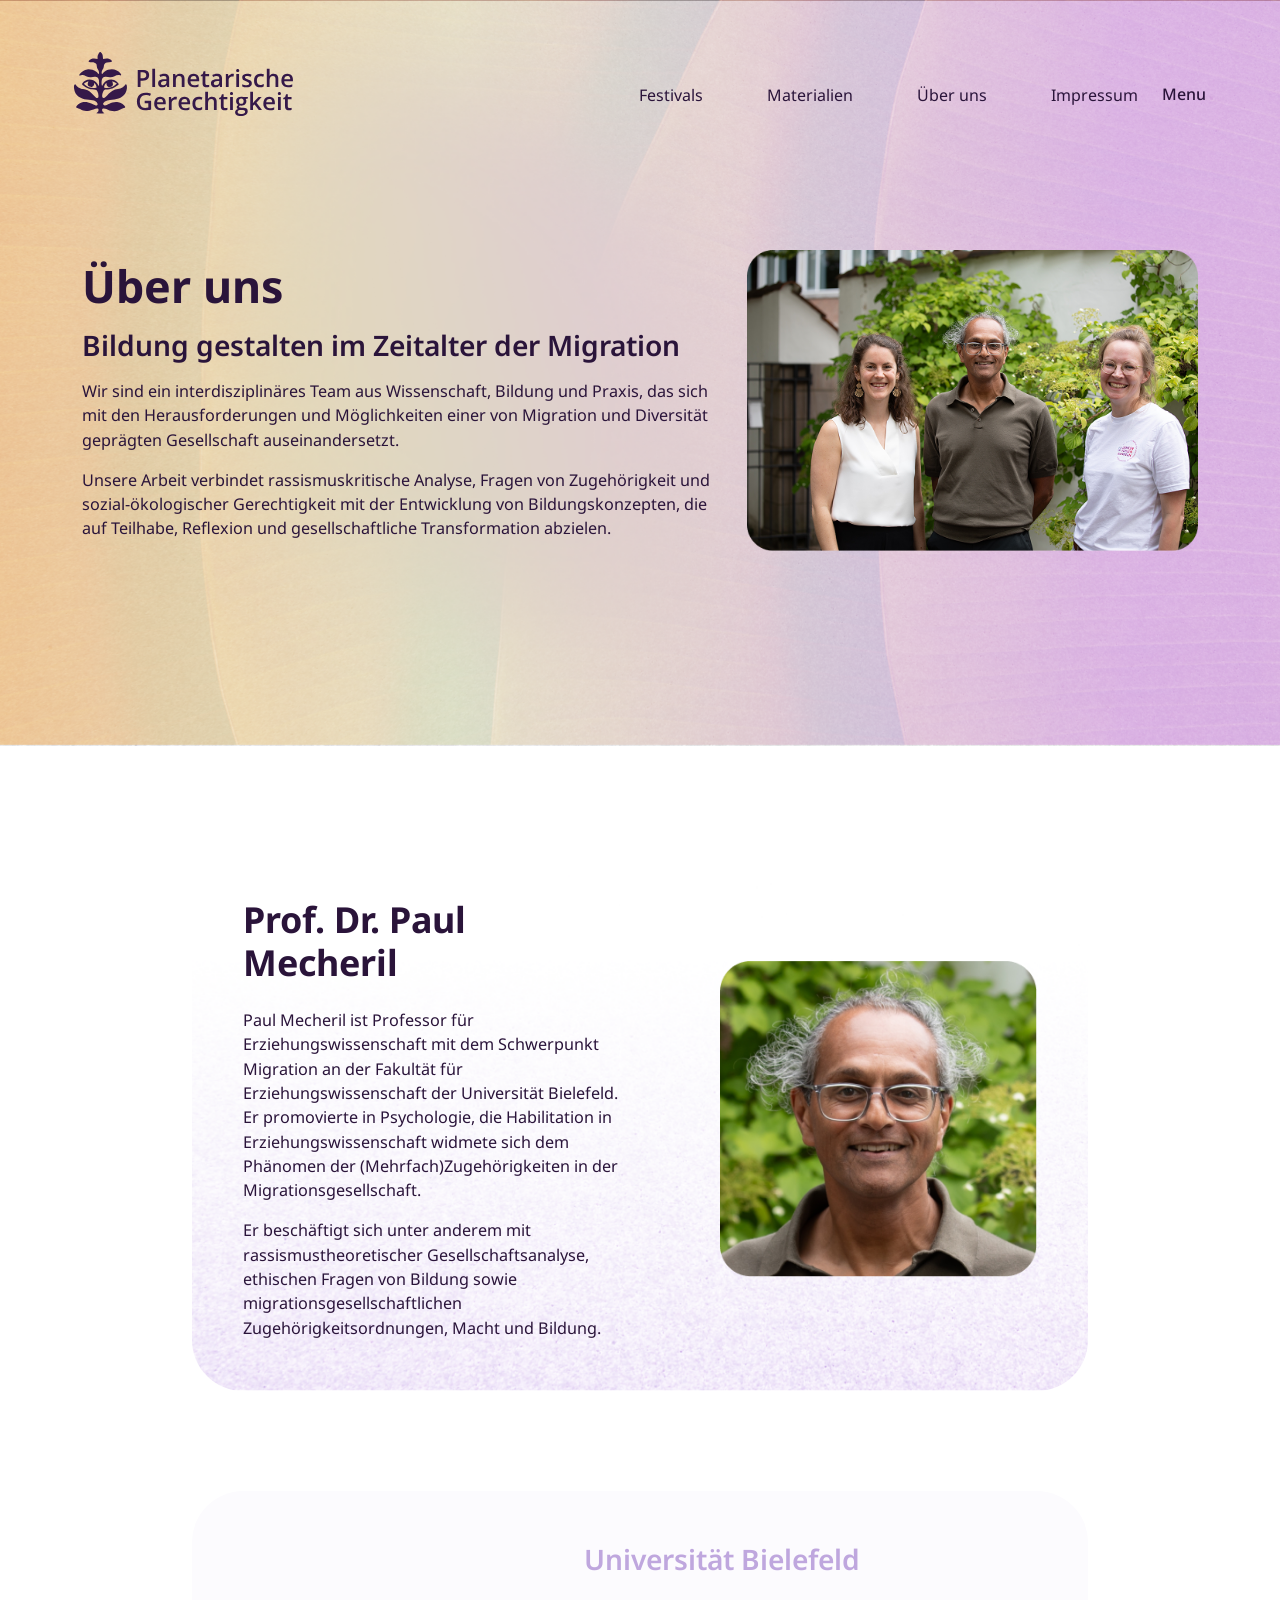
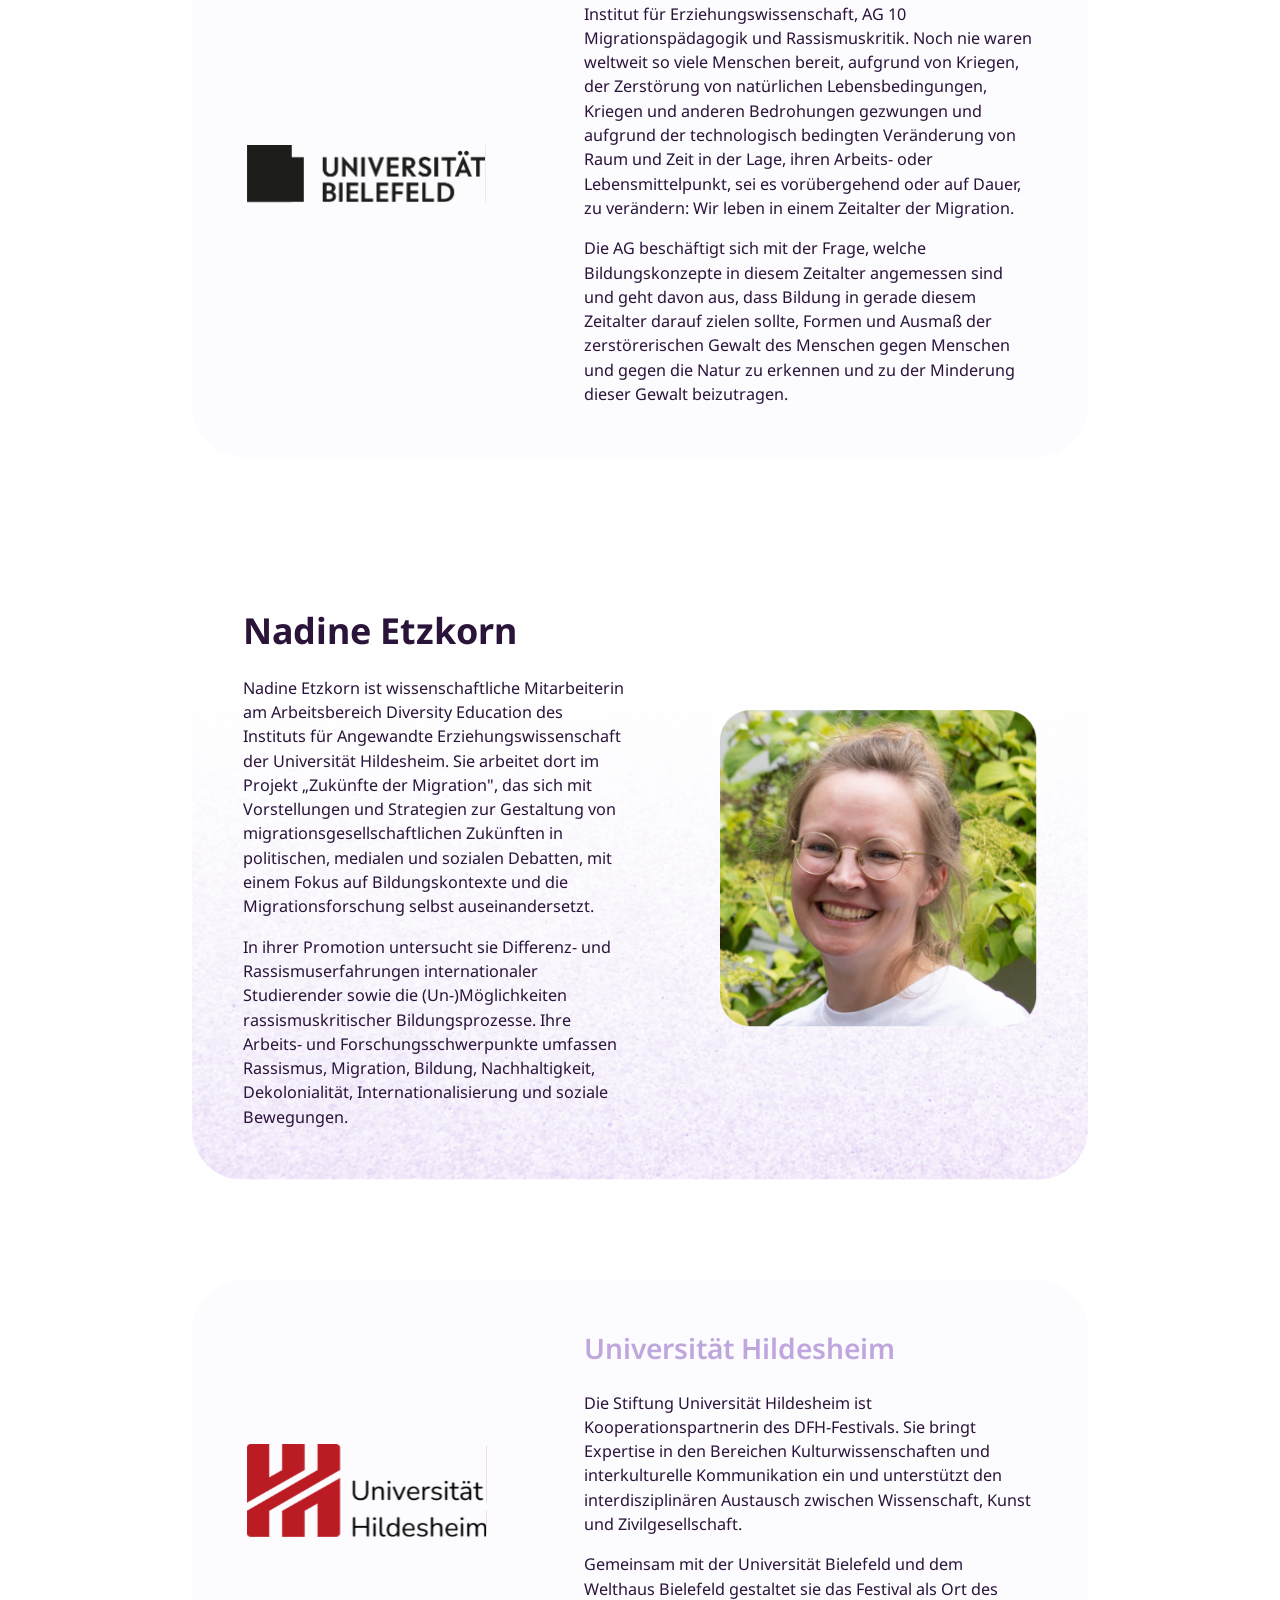
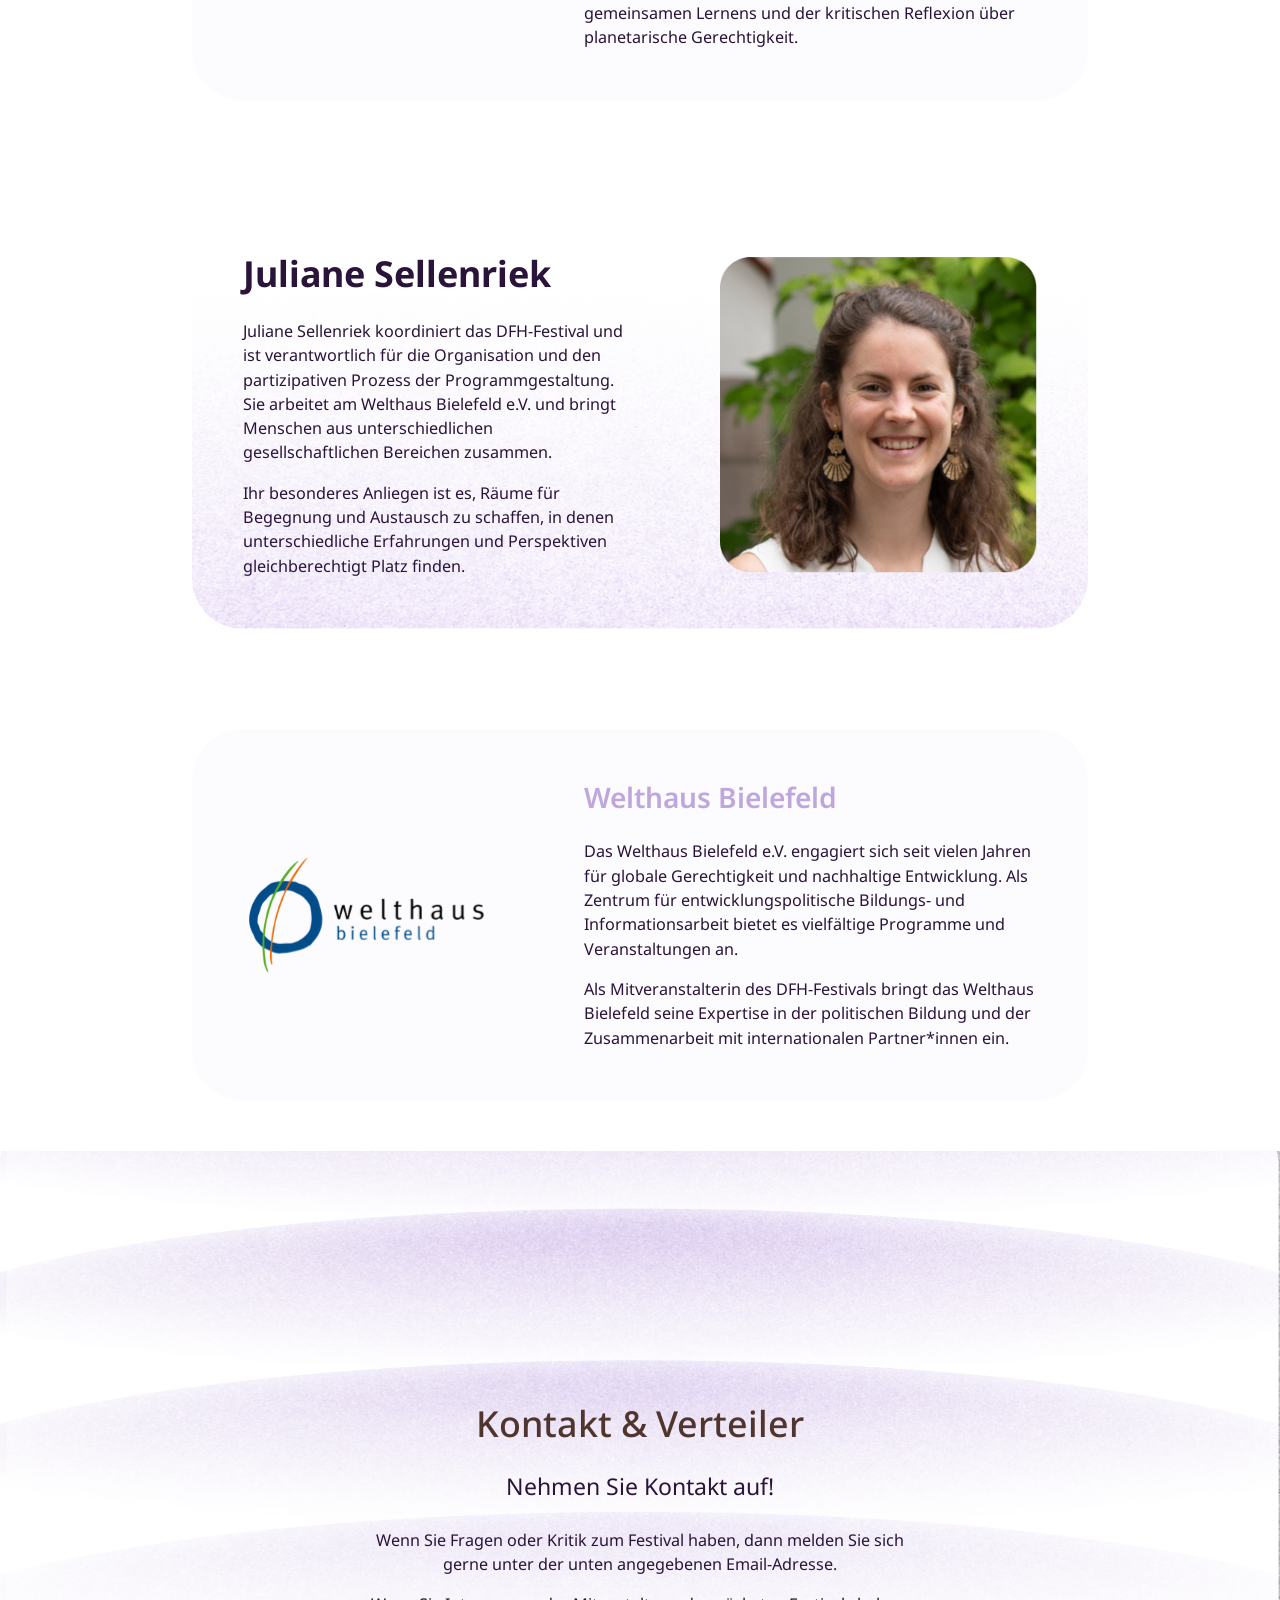
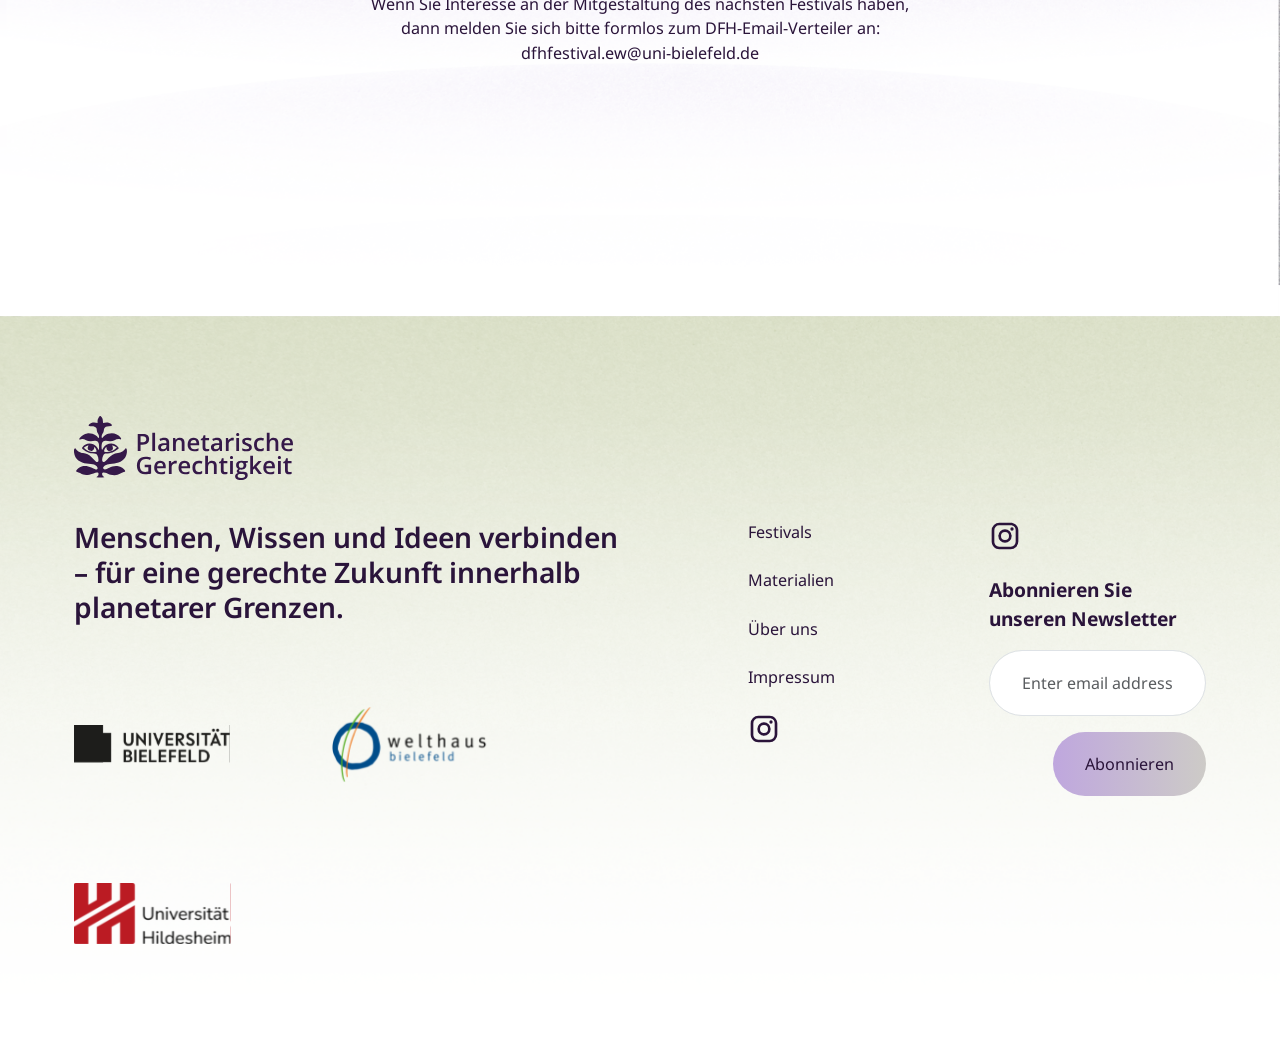
==== about.html @ 3208becb "about" ====
<!doctype html>
<html lang="en">

<head>
    <meta charset="utf-8">
    <meta name="viewport" content="width=device-width, initial-scale=1">
    <title>Über uns – Das Festival</title>

    <link href="https://cdn.jsdelivr.net/npm/bootstrap@5.3.8/dist/css/bootstrap.min.css" rel="stylesheet"
        integrity="sha384-sRIl4kxILFvY47J16cr9ZwB07vP4J8+LH7qKQnuqkuIAvNWLzeN8tE5YBujZqJLB" crossorigin="anonymous">

    <link rel="preconnect" href="https://fonts.googleapis.com">
    <link rel="preconnect" href="https://fonts.gstatic.com" crossorigin>
    <link href="https://fonts.googleapis.com/css2?family=Noto+Sans:ital,wght@0,100..900;1,100..900&display=swap"
        rel="stylesheet">

    <link rel="stylesheet" href="./css/style.css">
</head>

<body>
    <header class="header">
        <div class="container-fluid">
            <div class="navigation d-flex align-items-center justify-content-between gap-3">
                <div class="item-left">
                    <a href="./" class="logo">
                        <img src="./images/logo.svg" alt="">
                    </a>
                </div>
                <div class="item-right">
                    <!-- Desktop nav links — hidden until scrolled -->
                    <ul class="desktop-menu-inline list-unstyled m-0 p-0">
                        <li><a href="./festival-programme.html">Festivals</a></li>
                        <li><a href="javascript:void(0);">Materialien</a></li>
                        <li><a href="./about.html">Über uns</a></li>
                        <li><a href="./imprint.html">Impressum</a></li>
                    </ul>
                    <!-- Desktop menu trigger — visible only after scroll -->
                    <button class="menu-toggle d-none d-lg-inline-flex" type="button" aria-expanded="false">
                        <span class="menu-toggle-label">Menu</span>
                    </button>
                    <!-- Desktop slide-in panel -->
                    <nav class="desktop-menu-panel" aria-hidden="true">
                        <ul class="desktop-menu-panel-list list-unstyled m-0 p-0">
                            <li><a href="./festival-programme.html">Festivals</a></li>
                            <li><a href="javascript:void(0);">Materialien</a></li>
                            <li><a href="./about.html">Über uns</a></li>
                            <li><a href="./imprint.html">Impressum</a></li>
                        </ul>
                    </nav>
                    <!-- Mobile hamburger -->
                    <div class="hamburger d-lg-none" aria-label="Open menu" aria-expanded="false">
                        <svg width="22" height="8" viewBox="0 0 22 8" fill="none" xmlns="http://www.w3.org/2000/svg">
                            <line x1="0.75" y1="0.75" x2="20.8394" y2="0.75" stroke="#706C49" stroke-width="1.5"
                                stroke-linecap="round" />
                            <line x1="0.75" y1="6.3877" x2="20.8394" y2="6.3877" stroke="#706C49" stroke-width="1.5"
                                stroke-linecap="round" />
                        </svg>
                    </div>
                    <!-- Mobile slide-down panel -->
                    <nav class="mobile-menu-panel" id="mobileMenuPanel">
                        <div class="d-flex align-items-center justify-content-between">
                            <img src="./images/mobile-logo.svg" class="mobile-menu-logo" alt="">
                            <button class="mobile-menu-close border-0 bg-transparent"
                                id="mobileMenuClose">&times;</button>
                        </div>
                        <ul class="list-unstyled m-0 p-0 d-flex flex-column gap-4 text-center">
                            <li><a href="./festival-programme.html">Festivals</a></li>
                            <li><a href="javascript:void(0);">Materialien</a></li>
                            <li><a href="./about.html">Über uns</a></li>
                            <li><a href="./imprint.html">Impressum</a></li>
                            <li><a href="javascript:void(0);">
                                    <svg xmlns="http://www.w3.org/2000/svg" width="32" height="32" class="mb-4"
                                        viewBox="0 0 24 24">
                                        <path fill="currentColor"
                                            d="M7.8 2h8.4C19.4 2 22 4.6 22 7.8v8.4a5.8 5.8 0 0 1-5.8 5.8H7.8C4.6 22 2 19.4 2 16.2V7.8A5.8 5.8 0 0 1 7.8 2m-.2 2A3.6 3.6 0 0 0 4 7.6v8.8C4 18.39 5.61 20 7.6 20h8.8a3.6 3.6 0 0 0 3.6-3.6V7.6C20 5.61 18.39 4 16.4 4zm9.65 1.5a1.25 1.25 0 0 1 1.25 1.25A1.25 1.25 0 0 1 17.25 8A1.25 1.25 0 0 1 16 6.75a1.25 1.25 0 0 1 1.25-1.25M12 7a5 5 0 0 1 5 5a5 5 0 0 1-5 5a5 5 0 0 1-5-5a5 5 0 0 1 5-5m0 2a3 3 0 0 0-3 3a3 3 0 0 0 3 3a3 3 0 0 0 3-3a3 3 0 0 0-3-3" />
                                    </svg>
                                </a></li>
                        </ul>
                    </nav>
                </div>
            </div>
        </div>
    </header>
    <main>
        <!-- ═══ HERO ═══ -->
        <section class="about-hero spacer-y">
            <div class="container">
                <div class="row align-items-center mb-5">
                    <div class="col-lg-7">
                        <h1 class="mb-3">Über uns</h1>
                        <p class="h3 mb-3">Bildung gestalten im Zeitalter der Migration</p>
                        <p class="mb-3">Wir sind ein interdisziplinäres Team aus Wissenschaft, Bildung und Praxis, das
                            sich mit den Herausforderungen und Möglichkeiten einer von Migration und Diversität
                            geprägten Gesellschaft auseinandersetzt.</p>
                        <p class="mb-0">Unsere Arbeit verbindet rassismuskritische Analyse, Fragen von Zugehörigkeit
                            und sozial-ökologischer Gerechtigkeit mit der Entwicklung von Bildungskonzepten, die auf
                            Teilhabe, Reflexion und gesellschaftliche Transformation abzielen.</p>
                    </div>
                    <div class="col-lg-5">
                        <img src="./images/group pic.png" class="about-group-photo mt-4 mt-lg-0"
                            alt="Das Festival-Team">
                    </div>
                </div>
            </div>
        </section>

        <!-- ═══ PROFILE 1: Prof. Dr. Paul Mecheril ═══ -->
        <section class="about-section about-profile spacer-y  mt-5">
            <div class="container">
                <div class="row g-4 align-items-center justify-content-between">
                    <div class="col-lg-6">
                        <h2 class="mb-4">Prof. Dr. Paul Mecheril</h2>
                        <p class="mb-3">Paul Mecheril ist Professor für Erziehungswissenschaft mit dem
                            Schwerpunkt Migration an der Fakultät für Erziehungswissenschaft der Universität
                            Bielefeld. Er promovierte in Psychologie, die Habilitation in Erziehungswissenschaft
                            widmete sich dem Phänomen der (Mehrfach)Zugehörigkeiten in der
                            Migrationsgesellschaft.</p>
                        <p class="mb-0">Er beschäftigt sich unter anderem mit rassismustheoretischer
                            Gesellschaftsanalyse, ethischen Fragen von Bildung sowie
                            migrationsgesellschaftlichen Zugehörigkeitsordnungen, Macht und Bildung.</p>
                    </div>
                    <div class="col-lg-5">
                        <img src="./images/top-most-secton.png" class="about-profile-img" alt="Prof. Dr. Paul Mecheril">
                    </div>
                </div>
            </div>
        </section>

        <!-- ═══ ORG 1: Universität Bielefeld ═══ -->
        <section class="about-section about-org spacer-y ">
            <div class="container">
                <div class="row g-4 align-items-center justify-content-between">
                    <div class="col-lg-4">
                        <div class="about-org-logo-card">
                            <img src="./images/universitat.svg" alt="Universität Bielefeld">
                        </div>
                    </div>
                    <div class="col-lg-7">
                        <h3 class="about-org-heading mb-4">Universität Bielefeld</h3>
                        <p class="mb-3">Institut für Erziehungswissenschaft, AG 10 Migrationspädagogik
                            und Rassismuskritik. Noch nie waren weltweit so viele Menschen bereit, aufgrund von
                            Kriegen, der Zerstörung von natürlichen Lebensbedingungen, Kriegen und anderen
                            Bedrohungen gezwungen und aufgrund der technologisch bedingten Veränderung von Raum
                            und Zeit in der Lage, ihren Arbeits- oder Lebensmittelpunkt, sei es vorübergehend
                            oder auf Dauer, zu verändern: Wir leben in einem Zeitalter der Migration.</p>
                        <p class="mb-0">Die AG beschäftigt sich mit der Frage, welche Bildungskonzepte in
                            diesem Zeitalter angemessen sind und geht davon aus, dass Bildung in gerade diesem
                            Zeitalter darauf zielen sollte, Formen und Ausmaß der zerstörerischen Gewalt des
                            Menschen gegen Menschen und gegen die Natur zu erkennen und zu der Minderung dieser
                            Gewalt beizutragen.</p>
                    </div>
                </div>
            </div>
        </section>

        <!-- ═══ PROFILE 2: Nadine Etzkorn ═══ -->
        <section class="about-section about-profile spacer-y">
            <div class="container">
                <div class="row g-4 align-items-center justify-content-between">
                    <div class="col-lg-6">
                        <h2 class="mb-4">Nadine Etzkorn</h2>
                        <p class="mb-3">Nadine Etzkorn ist wissenschaftliche Mitarbeiterin am Arbeitsbereich
                            Diversity Education des Instituts für Angewandte Erziehungswissenschaft der Universität
                            Hildesheim. Sie arbeitet dort im Projekt „Zukünfte der Migration", das sich mit
                            Vorstellungen und Strategien zur Gestaltung von migrationsgesellschaftlichen Zukünften
                            in politischen, medialen und sozialen Debatten, mit einem Fokus auf Bildungskontexte
                            und die Migrationsforschung selbst auseinandersetzt.</p>
                        <p class="mb-0">In ihrer Promotion untersucht sie Differenz- und Rassismuserfahrungen
                            internationaler Studierender sowie die (Un-)Möglichkeiten rassismuskritischer
                            Bildungsprozesse. Ihre Arbeits- und Forschungsschwerpunkte umfassen Rassismus,
                            Migration, Bildung, Nachhaltigkeit, Dekolonialität, Internationalisierung und
                            soziale Bewegungen.</p>
                    </div>
                    <div class="col-lg-5">
                        <img src="./images/last-secton.png" class="about-profile-img" alt="Nadine Etzkorn">
                    </div>
                </div>
            </div>
        </section>

        <!-- ═══ ORG 2: Universität Hildesheim ═══ -->
        <section class="about-section about-org spacer-y">
            <div class="container">
                <div class="row g-4 align-items-center justify-content-between">
                    <div class="col-lg-4">
                        <div class="about-org-logo-card">
                            <img src="./images/hildesheim.svg" alt="Universität Hildesheim">
                        </div>
                    </div>
                    <div class="col-lg-7">
                        <h3 class="about-org-heading mb-4">Universität Hildesheim</h3>
                        <p class="mb-3">Die Stiftung Universität Hildesheim ist Kooperationspartnerin des
                            DFH-Festivals. Sie bringt Expertise in den Bereichen Kulturwissenschaften und
                            interkulturelle Kommunikation ein und unterstützt den interdisziplinären Austausch
                            zwischen Wissenschaft, Kunst und Zivilgesellschaft.</p>
                        <p class="mb-0">Gemeinsam mit der Universität Bielefeld und dem Welthaus Bielefeld
                            gestaltet sie das Festival als Ort des gemeinsamen Lernens und der kritischen Reflexion
                            über planetarische Gerechtigkeit.</p>
                    </div>
                </div>
            </div>
        </section>

        <!-- ═══ PROFILE 3: Juliane Sellenriek ═══ -->
        <section class="about-section about-profile spacer-y">
            <div class="container">
                <div class="row g-4 align-items-center justify-content-between">
                    <div class="col-lg-6">
                        <h2 class="mb-4">Juliane Sellenriek</h2>
                        <p class="mb-3">Juliane Sellenriek koordiniert das DFH-Festival und ist verantwortlich
                            für die Organisation und den partizipativen Prozess der Programmgestaltung. Sie
                            arbeitet am Welthaus Bielefeld e.V. und bringt Menschen aus unterschiedlichen
                            gesellschaftlichen Bereichen zusammen.</p>
                        <p class="mb-0">Ihr besonderes Anliegen ist es, Räume für Begegnung und Austausch zu
                            schaffen, in denen unterschiedliche Erfahrungen und Perspektiven gleichberechtigt
                            Platz finden.</p>
                    </div>
                    <div class="col-lg-5">
                        <img src="./images/top-section.png" class="about-profile-img" alt="Juliane Sellenriek">
                    </div>
                </div>
            </div>
        </section>

        <!-- ═══ ORG 3: Welthaus Bielefeld ═══ -->
        <section class="about-section about-org spacer-y">
            <div class="container">
                <div class="row g-4 align-items-center justify-content-between">
                    <div class="col-lg-4">
                        <div class="about-org-logo-card">
                            <img src="./images/welthaus.svg" alt="Welthaus Bielefeld">
                        </div>
                    </div>
                    <div class="col-lg-7">
                        <h3 class="about-org-heading mb-4">Welthaus Bielefeld</h3>
                        <p class="mb-3">Das Welthaus Bielefeld e.V. engagiert sich seit vielen Jahren für globale
                            Gerechtigkeit und nachhaltige Entwicklung. Als Zentrum für entwicklungspolitische
                            Bildungs- und Informationsarbeit bietet es vielfältige Programme und Veranstaltungen
                            an.</p>
                        <p class="mb-0">Als Mitveranstalterin des DFH-Festivals bringt das Welthaus Bielefeld
                            seine Expertise in der politischen Bildung und der Zusammenarbeit mit internationalen
                            Partner*innen ein.</p>
                    </div>
                </div>
            </div>
        </section>

        <!-- ═══ CONTACT CTA ═══ -->
        <section class="contact-section spacer-y">
            <div class="container">
                <div class="row g-4 align-items-center justify-content-center text-center">
                    <div class="col-lg-5 col-xl-6 col-md-6">
                        <h2 class="mb-4 fw-medium text-brown">Kontakt & Verteiler </h2>
                        <p class="mb-4 text-lg">Nehmen Sie Kontakt auf!</p>
                        <p class="mb-3">Wenn Sie Fragen oder Kritik zum Festival haben, dann melden Sie sich gerne unter
                            der unten angegebenen Email-Adresse.</p>
                        <p class="mb-0">Wenn Sie Interesse an der Mitgestaltung des nächsten Festivals haben, dann
                            melden Sie sich bitte formlos zum DFH-Email-Verteiler an:<br><a
                                href="mailto:dfhfestival.ew@uni-bielefeld.de">dfhfestival.ew@uni-bielefeld.de</a></p>
                    </div>
                </div>
            </div>
        </section>
    </main>
    <footer class="footer">
        <div class="container-fluid">
            <img src="./images/logo.svg" class="mb-4" alt="">
            <div class="row g-4 justify-content-between">
                <div class="col-lg-6">
                    <p class="h3 mb-large">Menschen, Wissen und Ideen verbinden – für eine gerechte Zukunft innerhalb
                        planetarer Grenzen.</p>
                    <div class="footer-icons d-none d-md-flex align-items-center flex-wrap">
                        <img src="./images/universitat.svg" alt="">
                        <img src="./images/welthaus.svg" alt="">
                        <img src="./images/hildesheim.svg" alt="">
                    </div>
                </div>
                <div class="col-lg-5">
                    <div class="row g-4">
                        <div class="col-6 d-md-none d-block">
                            <div class="footer-icons d-flex align-items-start flex-column flex-wrap">
                                <img src="./images/universitat.svg" alt="">
                                <img src="./images/welthaus.svg" alt="">
                                <img src="./images/hildesheim.svg" alt="">
                            </div>
                        </div>
                        <div class="col-lg-6 col-6">
                            <ul class="list-unstyled d-flex flex-column gap-4 m-0 p-0">
                                <li><a href="./festival-programme.html">Festivals</a></li>
                                <li><a href="javascript:void(0);">Materialien</a></li>
                                <li><a href="./about.html">Über uns</a></li>
                                <li><a href="./imprint.html">Impressum</a></li>
                                <li><a href="">
                                        <svg xmlns="http://www.w3.org/2000/svg" width="32" height="32" class="mb-4"
                                            viewBox="0 0 24 24">
                                            <path fill="currentColor"
                                                d="M7.8 2h8.4C19.4 2 22 4.6 22 7.8v8.4a5.8 5.8 0 0 1-5.8 5.8H7.8C4.6 22 2 19.4 2 16.2V7.8A5.8 5.8 0 0 1 7.8 2m-.2 2A3.6 3.6 0 0 0 4 7.6v8.8C4 18.39 5.61 20 7.6 20h8.8a3.6 3.6 0 0 0 3.6-3.6V7.6C20 5.61 18.39 4 16.4 4zm9.65 1.5a1.25 1.25 0 0 1 1.25 1.25A1.25 1.25 0 0 1 17.25 8A1.25 1.25 0 0 1 16 6.75a1.25 1.25 0 0 1 1.25-1.25M12 7a5 5 0 0 1 5 5a5 5 0 0 1-5 5a5 5 0 0 1-5-5a5 5 0 0 1 5-5m0 2a3 3 0 0 0-3 3a3 3 0 0 0 3 3a3 3 0 0 0 3-3a3 3 0 0 0-3-3" />
                                        </svg>
                                    </a></li>
                            </ul>
                        </div>
                        <div class="col-lg-6">
                            <svg xmlns="http://www.w3.org/2000/svg" width="32" height="32" class="mb-4"
                                viewBox="0 0 24 24">
                                <path fill="currentColor"
                                    d="M7.8 2h8.4C19.4 2 22 4.6 22 7.8v8.4a5.8 5.8 0 0 1-5.8 5.8H7.8C4.6 22 2 19.4 2 16.2V7.8A5.8 5.8 0 0 1 7.8 2m-.2 2A3.6 3.6 0 0 0 4 7.6v8.8C4 18.39 5.61 20 7.6 20h8.8a3.6 3.6 0 0 0 3.6-3.6V7.6C20 5.61 18.39 4 16.4 4zm9.65 1.5a1.25 1.25 0 0 1 1.25 1.25A1.25 1.25 0 0 1 17.25 8A1.25 1.25 0 0 1 16 6.75a1.25 1.25 0 0 1 1.25-1.25M12 7a5 5 0 0 1 5 5a5 5 0 0 1-5 5a5 5 0 0 1-5-5a5 5 0 0 1 5-5m0 2a3 3 0 0 0-3 3a3 3 0 0 0 3 3a3 3 0 0 0 3-3a3 3 0 0 0-3-3" />
                            </svg>
                            <p class="text-md mb-3 fw-bold">Abonnieren Sie unseren Newsletter</p>
                            <form action="" class="d-flex flex-column gap-3 align-items-end">
                                <input type="text" class="form-control theme-control"
                                    placeholder="Enter email address...">
                                <button class="button button-secondary border-0">Abonnieren</button>
                            </form>
                        </div>
                    </div>
                </div>
            </div>
        </div>
    </footer>

    <script src="https://cdn.jsdelivr.net/npm/bootstrap@5.3.8/dist/js/bootstrap.bundle.min.js"
        integrity="sha384-FKyoEForCGlyvwx9Hj09JcYn3nv7wiPVlz7YYwJrWVcXK/BmnVDxM+D2scQbITxI"
        crossorigin="anonymous"></script>

    <script src="./js/script.js"></script>
</body>

</html>
---- css/style.css ----
*,
*::before,
*::after {
  margin: 0;
  padding: 0;
  box-sizing: border-box;
}

body {
  font-family: "Noto Sans", sans-serif;
  color: #2A143A;
  font-size: clamp(15px, 1.8vmin, 18px);
}

a {
  text-decoration: none;
  color: inherit;
}

img {
  max-width: 100%;
  height: auto;
  display: block;
}

h1,
.h1 {
  font-size: clamp(28px, 3.5vmax, 56px);
  font-weight: 700;
  line-height: 1.15;
}

h2,
.h2 {
  font-size: clamp(22px, 2.8vmax, 40px);
  font-weight: 700;
  line-height: 1.2;
}

h3,
.h3 {
  font-size: clamp(20px, 2.2vmax, 32px);
  font-weight: 600;
  line-height: 1.25;
}

.text-lg {
  font-size: clamp(17px, 1.8vmax, 24px);
}

.text-md {
  font-size: clamp(15px, 1.5vmax, 20px);
}

.text-sm {
  font-size: clamp(13px, 1.3vmax, 16px);
  line-height: 1.6;
}

.spacer-y {
  padding-top: 250px;
  padding-bottom: 250px;
}
@media (max-width: 767.98px) {
  .spacer-y {
    padding-top: 130px;
    padding-bottom: 130px;
  }
}

.mb-large {
  margin-bottom: 80px;
}
@media (max-width: 575.98px) {
  .mb-large {
    margin-bottom: 40px;
  }
}

.text-purple {
  color: #2A143A;
}

.bg-purple {
  background-color: #2A143A;
}

.text-pink {
  color: #69052d;
}

.bg-pink {
  background-color: #69052d;
}

.text-green {
  color: #706C49;
}

.bg-green {
  background-color: #706C49;
}

.text-mint {
  color: #D3D9BD;
}

.bg-mint {
  background-color: #D3D9BD;
}

.text-lilac {
  color: #BFA7DE;
}

.bg-lilac {
  background-color: #BFA7DE;
}

.text-brown {
  color: #50342E;
}

.bg-brown {
  background-color: #50342E;
}

.text-deep-purple {
  color: #351949;
}

.bg-deep-purple {
  background-color: #351949;
}

.button {
  padding: 20px 32px;
  border-radius: 40px;
  font-size: clamp(14px, 1.8vmin, 18px);
  display: inline-flex;
  transition: background 0.3s ease, color 0.3s ease, border-color 0.3s ease;
}
.button-primary {
  color: #D3D9BD;
  background: linear-gradient(90deg, #706C49 0%, #B6BA9C 100%);
}
.button-primary:hover {
  background: linear-gradient(90deg, #5a5638 0%, #9a9e82 100%);
}
.button-primary:focus {
  outline: 2px solid #BFA7DE;
  outline-offset: 3px;
}
.button-primary:active {
  opacity: 0.85;
  transform: scale(0.98);
}
.button-primary:disabled {
  opacity: 0.4;
  cursor: not-allowed;
}
.button-secondary {
  color: #2A143A;
  background: linear-gradient(90deg, #BFA7DE 0%, #CDCBC7 100%);
}
.button-purple {
  background-color: #351949;
  color: #BFA7DE;
}
.button-purple-grad {
  background: linear-gradient(#FFF, #C0ACDB);
}

.button-primary:hover {
  background: linear-gradient(90deg, #5a5638 0%, #9a9e82 100%);
}
.button-primary:focus {
  outline: 2px solid #BFA7DE;
  outline-offset: 3px;
}
.button-primary:active {
  opacity: 0.85;
  transform: scale(0.98);
}
.button-primary:disabled {
  opacity: 0.4;
  cursor: not-allowed;
}
.button-secondary:hover {
  background: linear-gradient(90deg, #a891c8 0%, #b5b3af 100%);
}
.button-secondary:focus {
  outline: 2px solid #2A143A;
  outline-offset: 3px;
}
.button-secondary:active {
  opacity: 0.85;
  transform: scale(0.98);
}
.button-secondary:disabled {
  opacity: 0.4;
  cursor: not-allowed;
}
.button-purple:hover {
  background-color: rgb(80.5816326531, 38.0102040816, 110.9897959184);
}
.button-purple:focus {
  outline: 2px solid #BFA7DE;
  outline-offset: 3px;
}
.button-purple:active {
  opacity: 0.85;
}
.button-purple:disabled {
  opacity: 0.4;
  cursor: not-allowed;
}
.button-purple-grad:hover {
  background: linear-gradient(#fff, #a88ec9);
}
.button-purple-grad:focus {
  outline: 2px solid #2A143A;
  outline-offset: 3px;
}
.button-purple-grad:active {
  opacity: 0.85;
}
.button-purple-grad:disabled {
  opacity: 0.4;
  cursor: not-allowed;
}

input.form-control {
  box-shadow: none !important;
}
input.theme-control {
  padding: 20px 32px;
  border-radius: 50px;
}
input:focus, input:focus-visible, input:hover {
  border-color: rgb(227.3783783784, 225.8648648649, 212.6216216216) !important;
}

header {
  position: fixed;
  top: 0;
  left: 0;
  width: 100%;
  z-index: 9999;
  transition: background 0.4s ease, box-shadow 0.4s ease, backdrop-filter 0.4s ease;
}
header .container-fluid {
  padding-inline: 74px;
}
@media (max-width: 575.98px) {
  header .container-fluid {
    padding-inline: 1rem;
  }
}
header .navigation {
  padding: 52px 0;
  transition: padding 0.35s ease;
}
@media (max-width: 991.98px) {
  header .navigation {
    padding: 36px 0;
  }
}
@media (max-width: 575.98px) {
  header .navigation {
    padding: 24px 0;
  }
}
header .logo {
  display: inline-block;
  position: relative;
  z-index: 1002;
  overflow: hidden;
}
header .logo img {
  width: 239px;
  max-width: none;
  height: 80px;
  object-fit: cover;
  object-position: left top;
  transition: width 0.38s cubic-bezier(0.4, 0, 0.2, 1), height 0.38s cubic-bezier(0.4, 0, 0.2, 1);
  display: block;
}
@media (max-width: 991.98px) {
  header .logo img {
    width: 43px;
    height: 60px;
    object-position: left;
  }
}
header .item-right {
  display: flex;
  align-items: center;
  gap: 24px;
  position: relative;
}
header .item-right .menu {
  gap: 167px;
}
header .desktop-menu-inline {
  display: flex;
  align-items: center;
  gap: 64px;
  font-size: 1rem;
  list-style: none;
  margin: 0;
  padding: 0;
  flex-wrap: nowrap;
  white-space: nowrap;
  overflow: hidden;
  max-width: 900px;
  opacity: 1;
  visibility: visible;
  pointer-events: auto;
  transform: translateX(0);
  transition: max-width 0.42s cubic-bezier(0.4, 0, 0.2, 1), opacity 0.35s ease, transform 0.42s cubic-bezier(0.4, 0, 0.2, 1), visibility 0.42s ease;
}
@media (max-width: 1199.98px) {
  header .desktop-menu-inline {
    gap: 40px;
  }
}
@media (max-width: 991.98px) {
  header .desktop-menu-inline {
    display: none !important;
  }
}
header .desktop-menu-inline a {
  color: #2A143A;
  transition: color 0.25s ease, opacity 0.25s ease;
  position: relative;
}
header .desktop-menu-inline a::after {
  content: "";
  position: absolute;
  bottom: -2px;
  left: 0;
  width: 100%;
  height: 1px;
  background: #69052d;
  transform: scaleX(0);
  transform-origin: left;
  transition: transform 0.25s ease;
}
header .desktop-menu-inline a:hover {
  color: #69052d;
}
header .desktop-menu-inline a:hover::after {
  transform: scaleX(1);
}
header .menu-toggle {
  display: none;
  align-items: center;
  gap: 8px;
  background: transparent;
  border: none;
  padding: 0;
  color: #2A143A;
  font-size: 1rem;
  font-weight: 500;
  cursor: pointer;
  opacity: 0;
  visibility: hidden;
  pointer-events: none;
  transform: translateX(12px);
  transition: opacity 0.35s ease, transform 0.38s cubic-bezier(0.4, 0, 0.2, 1), visibility 0.35s ease, color 0.25s ease;
}
@media (min-width: 992px) {
  header .menu-toggle {
    display: inline-flex;
  }
}
header .menu-toggle .menu-toggle-label {
  position: relative;
  padding-bottom: 2px;
}
header .menu-toggle .menu-toggle-label::after {
  content: "";
  position: absolute;
  bottom: 0;
  left: 0;
  width: 100%;
  height: 1px;
  background: currentColor;
  transform: scaleX(0);
  transform-origin: left;
  transition: transform 0.25s ease;
}
header .menu-toggle:hover {
  color: #69052d;
}
header .menu-toggle:hover .menu-toggle-label::after {
  transform: scaleX(1);
}
header .menu-toggle:focus-visible {
  outline: 2px solid #BFA7DE;
  outline-offset: 3px;
  border-radius: 2px;
}
header .hamburger {
  cursor: pointer;
  display: flex;
  align-items: center;
  justify-content: center;
  transition: transform 0.3s ease;
  position: relative;
  z-index: 1001;
}
@media (min-width: 992px) {
  header .hamburger {
    display: none !important;
  }
}
header .hamburger.active {
  transform: rotate(90deg);
}
header.scrolled {
  background: rgba(255, 252, 248, 0.9);
  box-shadow: 0 2px 24px rgba(42, 20, 58, 0.09);
  backdrop-filter: blur(12px);
}
header.scrolled .navigation {
  padding: 18px 0;
}
header.scrolled .logo img {
  width: 43px;
  height: 60px;
}
header.scrolled .item-right {
  gap: 85px;
}
header.scrolled .menu {
  gap: 142px;
  transform: translateX(50px);
  opacity: 0;
  visibility: hidden;
  transition: all 0.3s ease;
}
@media (min-width: 992px) {
  header.scrolled .desktop-menu-inline {
    max-width: 0;
    opacity: 0;
    visibility: hidden;
    pointer-events: none;
    transform: translateX(40px);
  }
  header.scrolled .menu-toggle {
    opacity: 1;
    visibility: visible;
    pointer-events: auto;
    transform: translateX(0);
  }
}
@media (min-width: 992px) {
  header.scrolled.menu-open .menu {
    transform: translateX(0);
    visibility: visible;
    opacity: 1;
  }
  header.scrolled.menu-open .desktop-menu-inline {
    max-width: 900px;
    opacity: 1;
    visibility: visible;
    pointer-events: auto;
    transform: translateX(0);
  }
}

.desktop-menu-panel {
  display: none !important;
}

.mobile-menu-panel {
  position: fixed;
  top: 0;
  left: 0;
  width: 100%;
  height: 100dvh;
  background: url(../images/mobile-menu-bg.png) no-repeat center center/cover;
  z-index: 10000;
  display: flex;
  flex-direction: column;
  align-items: center;
  justify-content: center;
  transform: translateY(-100%);
  visibility: hidden;
  transition: transform 0.52s cubic-bezier(0.77, 0, 0.175, 1), visibility 0s linear 0.52s;
}
.mobile-menu-panel.active {
  transform: translateY(0);
  visibility: visible;
  transition: transform 0.52s cubic-bezier(0.77, 0, 0.175, 1), visibility 0s linear 0s;
}
.mobile-menu-panel ul {
  list-style: none;
  margin: 0;
  padding: 0;
  display: flex;
  flex-direction: column;
  align-items: center;
  gap: 40px;
  text-align: center;
}
.mobile-menu-panel ul li {
  opacity: 0;
  transform: translateY(20px);
  transition: opacity 0.4s ease, transform 0.4s ease;
}
.mobile-menu-panel ul li:nth-child(1) {
  transition-delay: 0.12s;
}
.mobile-menu-panel ul li:nth-child(2) {
  transition-delay: 0.19s;
}
.mobile-menu-panel ul li:nth-child(3) {
  transition-delay: 0.26s;
}
.mobile-menu-panel ul li:nth-child(4) {
  transition-delay: 0.33s;
}
.mobile-menu-panel ul li:nth-child(5) {
  transition-delay: 0.4s;
}
.mobile-menu-panel ul li:nth-child(6) {
  transition-delay: 0.47s;
}
.mobile-menu-panel.active ul li {
  opacity: 1;
  transform: translateY(0);
}
.mobile-menu-panel ul li a {
  color: #BFA7DE;
  font-size: clamp(22px, 5vw, 32px);
  font-weight: 500;
  letter-spacing: 0.02em;
  transition: color 0.25s ease, letter-spacing 0.25s ease;
}
.mobile-menu-panel ul li a:hover {
  color: #fff;
  letter-spacing: 0.06em;
}

.mobile-menu-logo,
.mobile-menu-close {
  position: absolute;
  top: 24px;
  right: 28px;
  font-size: 2.2rem;
  line-height: 1;
  color: #BFA7DE;
  cursor: pointer;
  background: transparent;
  border: none;
  transition: color 0.25s ease, transform 0.25s ease;
  z-index: 10001;
}
.mobile-menu-logo:hover,
.mobile-menu-close:hover {
  color: #fff;
  transform: rotate(90deg) scale(1.1);
}

.mobile-menu-logo {
  right: unset;
  left: 28px;
}

section .container {
  max-width: 1140px;
}

.hero {
  background-image: url("../images/hero.png");
  background-size: cover;
  background-position: center;
}
@media (max-width: 575.98px) {
  .hero {
    background-image: url("../images/hero-mobile.png");
  }
}
@media (max-width: 991.98px) {
  .hero .text-green {
    gap: 1.25rem;
  }
}
.hero.spacer-y {
  padding-bottom: 150px;
}
@media (max-width: 575.98px) {
  .hero.spacer-y {
    padding-top: 130px;
    padding-bottom: 45px;
  }
  .hero.spacer-y h1 {
    font-size: 24px;
  }
  .hero.spacer-y .h3 {
    font-size: 18px;
  }
}

.meeting-section .three-circle {
  height: 100%;
}
@media (max-width: 991.98px) {
  .meeting-section .three-circle {
    position: absolute;
    top: 40px;
    z-index: -1;
    width: 70%;
    right: 0;
    height: unset;
    object-fit: contain;
  }
}
@media (max-width: 767.98px) {
  .meeting-section {
    padding-bottom: 0;
    padding-top: 300px;
  }
}
@media (max-width: 575.98px) {
  .meeting-section {
    padding-bottom: 0;
    padding-top: 300px;
  }
}

@media (max-width: 575.98px) {
  .format-section {
    padding-bottom: 0;
  }
}

.contact-section,
.programming-section {
  min-height: 85dvh;
  display: flex;
  align-items: center;
  justify-content: center;
  background-image: url("../images/yellow-bg.png");
  background-size: cover;
  background-position: center;
  background-position: bottom;
}
@media (max-width: 575px) {
  .contact-section,
  .programming-section {
    min-height: unset;
  }
}

.contact-section {
  background-image: url("../images/wave-bg-1.png");
  background-size: cover;
  background-position: center;
  background-position: top;
}

footer {
  padding-top: 100px;
  padding-bottom: 100px;
  background-image: url("../images/footer-bg.png");
  background-size: cover;
  background-position: center;
}
@media (max-width: 575.98px) {
  footer .h3 {
    font-size: 18px;
  }
}
footer .container-fluid {
  padding-inline: 74px;
}
@media (max-width: 575.98px) {
  footer .container-fluid {
    padding-inline: 1rem;
  }
}
footer .container-fluid .footer-icons {
  gap: 100px;
}
footer .container-fluid .footer-icons img {
  width: 157px;
}
@media (max-width: 767.98px) {
  footer .container-fluid .footer-icons img {
    width: 115px;
  }
}
@media (max-width: 575.98px) {
  footer .container-fluid .footer-icons {
    gap: 50px;
  }
}

.event-wrap.spacer-y {
  padding-top: 100px;
  padding-bottom: 100px;
}

.filter-wrap .filter-trigger {
  display: grid;
  grid-template-columns: repeat(5, 1fr);
  grid-gap: 50px;
}
@media (max-width: 767.98px) {
  .filter-wrap .filter-trigger {
    grid-template-columns: repeat(2, 1fr);
    grid-gap: 20px;
  }
  .filter-wrap .filter-trigger .button {
    padding: 16px 24px;
    border-radius: 50px;
    font-size: 15px;
  }
}

.event-list .list-wrap {
  color: #504B4B;
  border-block: 1px solid rgba(0, 0, 0, 0.12);
  padding: 30px 14px;
  min-height: 138px;
  display: grid;
  grid-template-columns: 1fr auto auto auto;
  gap: 90px;
  align-items: center;
  cursor: pointer;
  transition: background-color 0.3s ease;
}
.event-list .list-wrap:hover {
  background: linear-gradient(180deg, #FFFFFF 0%, #deccf5 100%);
}
.event-list .list-wrap:first-child {
  border-top: 0;
}
.event-list .list-wrap:last-child {
  border-bottom: 0;
}

.info-section {
  position: relative;
  z-index: 1;
}
.info-section::before {
  content: "";
  position: absolute;
  top: 0;
  left: 0;
  width: 100%;
  height: 100%;
  background-image: url("../images/team-bg.png");
  background-size: cover;
  background-position: center;
  z-index: -1;
  background-size: contain;
  background-position: bottom;
  background-repeat: no-repeat;
}

.past-event {
  display: flex;
  justify-content: start;
  align-items: center;
  gap: 90px;
  padding: 14px 50px;
  background-image: url("../images/past-events-bg.png");
  background-size: cover;
  background-position: center;
}

.filter-btn {
  transition: background 0.3s ease, color 0.3s ease, border-color 0.3s ease, box-shadow 0.3s ease;
  background: linear-gradient(#FFF, #C0ACDB);
}
.filter-btn.filled {
  background: #BFA7DE !important;
  color: #2A143A !important;
  border-color: #BFA7DE !important;
}
.filter-btn.active {
  background: #fff !important;
  color: #2A143A !important;
  border-color: #2A143A !important;
  box-shadow: 0 0 0 1px #2A143A;
}

.filter-dropdown {
  box-shadow: none;
  background-color: #FDFDFD;
  border: none !important;
  position: relative;
}
.filter-dropdown::before {
  content: "";
  position: absolute;
  inset: -1px;
  border-radius: inherit;
  padding: 1px;
  background: linear-gradient(180deg, #E0C8FF 0%, #FFE5A8 100%);
  -webkit-mask: linear-gradient(#fff 0 0) content-box, linear-gradient(#fff 0 0);
  -webkit-mask-composite: xor;
  mask-composite: exclude;
  pointer-events: none;
  z-index: 0;
}
@media (max-width: 767.98px) {
  .filter-dropdown {
    padding: 1rem !important;
    border-radius: 1rem;
    font-size: 14px;
  }
}

.option-item {
  transition: color 0.3s ease;
  user-select: none;
}
.option-item:hover {
  color: #69052d;
}
.option-item.selected {
  color: #69052d;
  font-weight: 700;
  text-decoration: underline;
  text-underline-offset: 3px;
}

.event-modal {
  position: fixed;
  top: 0;
  left: 0;
  width: 100vw;
  height: 100vh;
  z-index: 10000;
  opacity: 0;
  pointer-events: none;
  transition: opacity 0.4s ease;
  background-image: url("../images/modal-bg.png");
  background-size: cover;
  background-position: center;
  overflow-y: auto;
}
.event-modal .container {
  min-height: 100%;
  padding-top: 80px;
  padding-bottom: 60px;
}
.event-modal.active {
  opacity: 1;
  pointer-events: auto;
}
.event-modal .col-lg-6.custom-scrollbar {
  max-height: 65vh;
  overflow-y: auto;
}
.event-modal .modal-bg {
  background: linear-gradient(135deg, rgba(238, 230, 246, 0.98), rgba(215, 205, 235, 0.98));
  backdrop-filter: blur(15px);
}

.custom-scrollbar::-webkit-scrollbar {
  width: 6px;
}
.custom-scrollbar::-webkit-scrollbar-track {
  background: transparent;
}
.custom-scrollbar::-webkit-scrollbar-thumb {
  background-color: rgba(42, 20, 58, 0.2);
  border-radius: 10px;
}

.cursor-pointer {
  cursor: pointer;
}

.event-list .list-wrap {
  cursor: pointer;
  transition: background-color 0.3s ease;
}
.event-list .list-wrap:hover {
  background-color: rgba(255, 255, 255, 0.5);
}
@media (max-width: 767.98px) {
  .event-list .list-wrap {
    grid-template-columns: auto 1fr auto;
    gap: 30px;
  }
  .event-list .list-wrap p:first-child {
    grid-column: 1/-1;
  }
}

.event-accordion-body {
  padding: 24px 14px 32px;
  border-bottom: 1px solid rgba(0, 0, 0, 0.12);
  background: linear-gradient(180deg, #FFFFFF 0%, #efe8fa 100%);
}
.event-accordion-body .event-meta > div {
  margin-bottom: 6px;
}

.list-wrap.active {
  background: linear-gradient(180deg, #FFFFFF 0%, #deccf5 100%);
}

@media (max-width: 575.98px) {
  .programming-section .row,
  .contact-section .row {
    text-align: left !important;
  }
  .format-section .col-lg-6 {
    text-align: left !important;
  }
}
.about-hero {
  background-image: url("../images/hero.png");
  background-size: cover;
  background-position: center;
}
@media (max-width: 575.98px) {
  .about-hero {
    background-image: url("../images/hero-mobile.png");
  }
}
.about-hero.spacer-y {
  padding-bottom: 150px;
}
@media (max-width: 575.98px) {
  .about-hero.spacer-y {
    padding-top: 130px;
    padding-bottom: 45px;
  }
  .about-hero.spacer-y h1 {
    font-size: 24px;
  }
  .about-hero.spacer-y .h3 {
    font-size: 18px;
  }
}
.about-hero .about-group-photo {
  border-radius: 20px;
  width: 100%;
}

.about-section.spacer-y {
  padding-top: 50px;
  padding-bottom: 50px;
}
@media (max-width: 767.98px) {
  .about-section.spacer-y {
    padding-top: 30px;
    padding-bottom: 30px;
  }
}
.about-section .container {
  width: 70%;
  max-width: 1140px;
  margin: 0 auto;
  border-radius: clamp(1.5rem, 4vw, 4rem);
  padding: clamp(30px, 4vw, 60px) clamp(20px, 4vw, 60px);
}
@media (max-width: 991.98px) {
  .about-section .container {
    width: 90%;
    padding: 30px 20px;
  }
}
.about-section.about-profile .container {
  background-image: url("../images/team-bg.png");
  background-size: cover;
  background-position: center;
  background-repeat: no-repeat;
}
.about-section.about-org .container {
  background-color: #fcfbfe;
}
.about-section .about-org-heading {
  color: #BFA7DE;
  font-weight: 600;
}

.about-org-logo-card {
  background: transparent;
  padding: 0;
  display: flex;
  align-items: center;
  justify-content: center;
}
.about-org-logo-card img {
  max-width: 240px;
  width: 100%;
}
@media (max-width: 991.98px) {
  .about-org-logo-card {
    margin-bottom: 1.5rem;
  }
  .about-org-logo-card img {
    max-width: 160px;
  }
}

.about-profile-img {
  width: 100%;
  max-width: 360px;
  border-radius: 20px;
  object-fit: cover;
  display: block;
}
@media (max-width: 991.98px) {
  .about-profile-img {
    max-width: 280px;
    margin: 0 auto 2rem;
  }
}

.about-org-logo {
  max-width: 200px;
}
@media (max-width: 991.98px) {
  .about-org-logo {
    max-width: 160px;
    margin-bottom: 1.5rem;
  }
}

@media (max-width: 575.98px) {
  .about-section .row {
    text-align: left !important;
  }
}
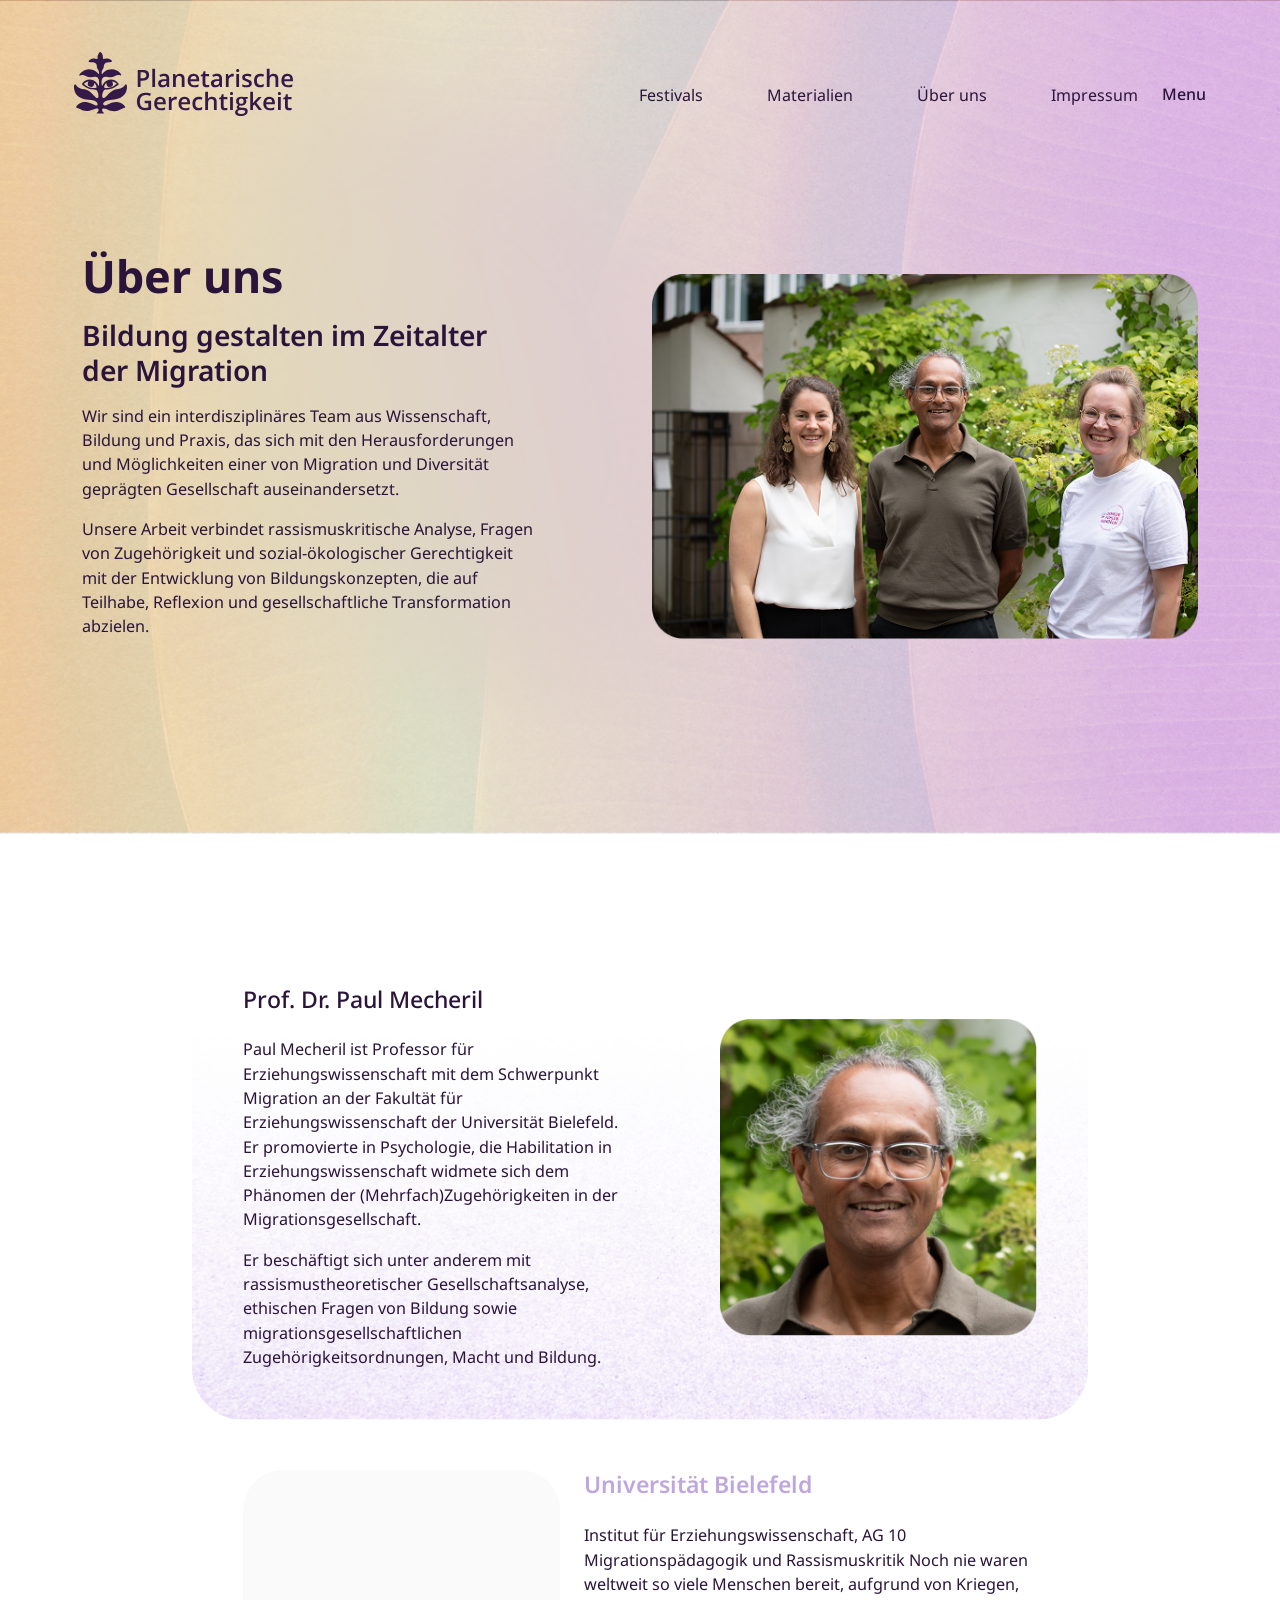
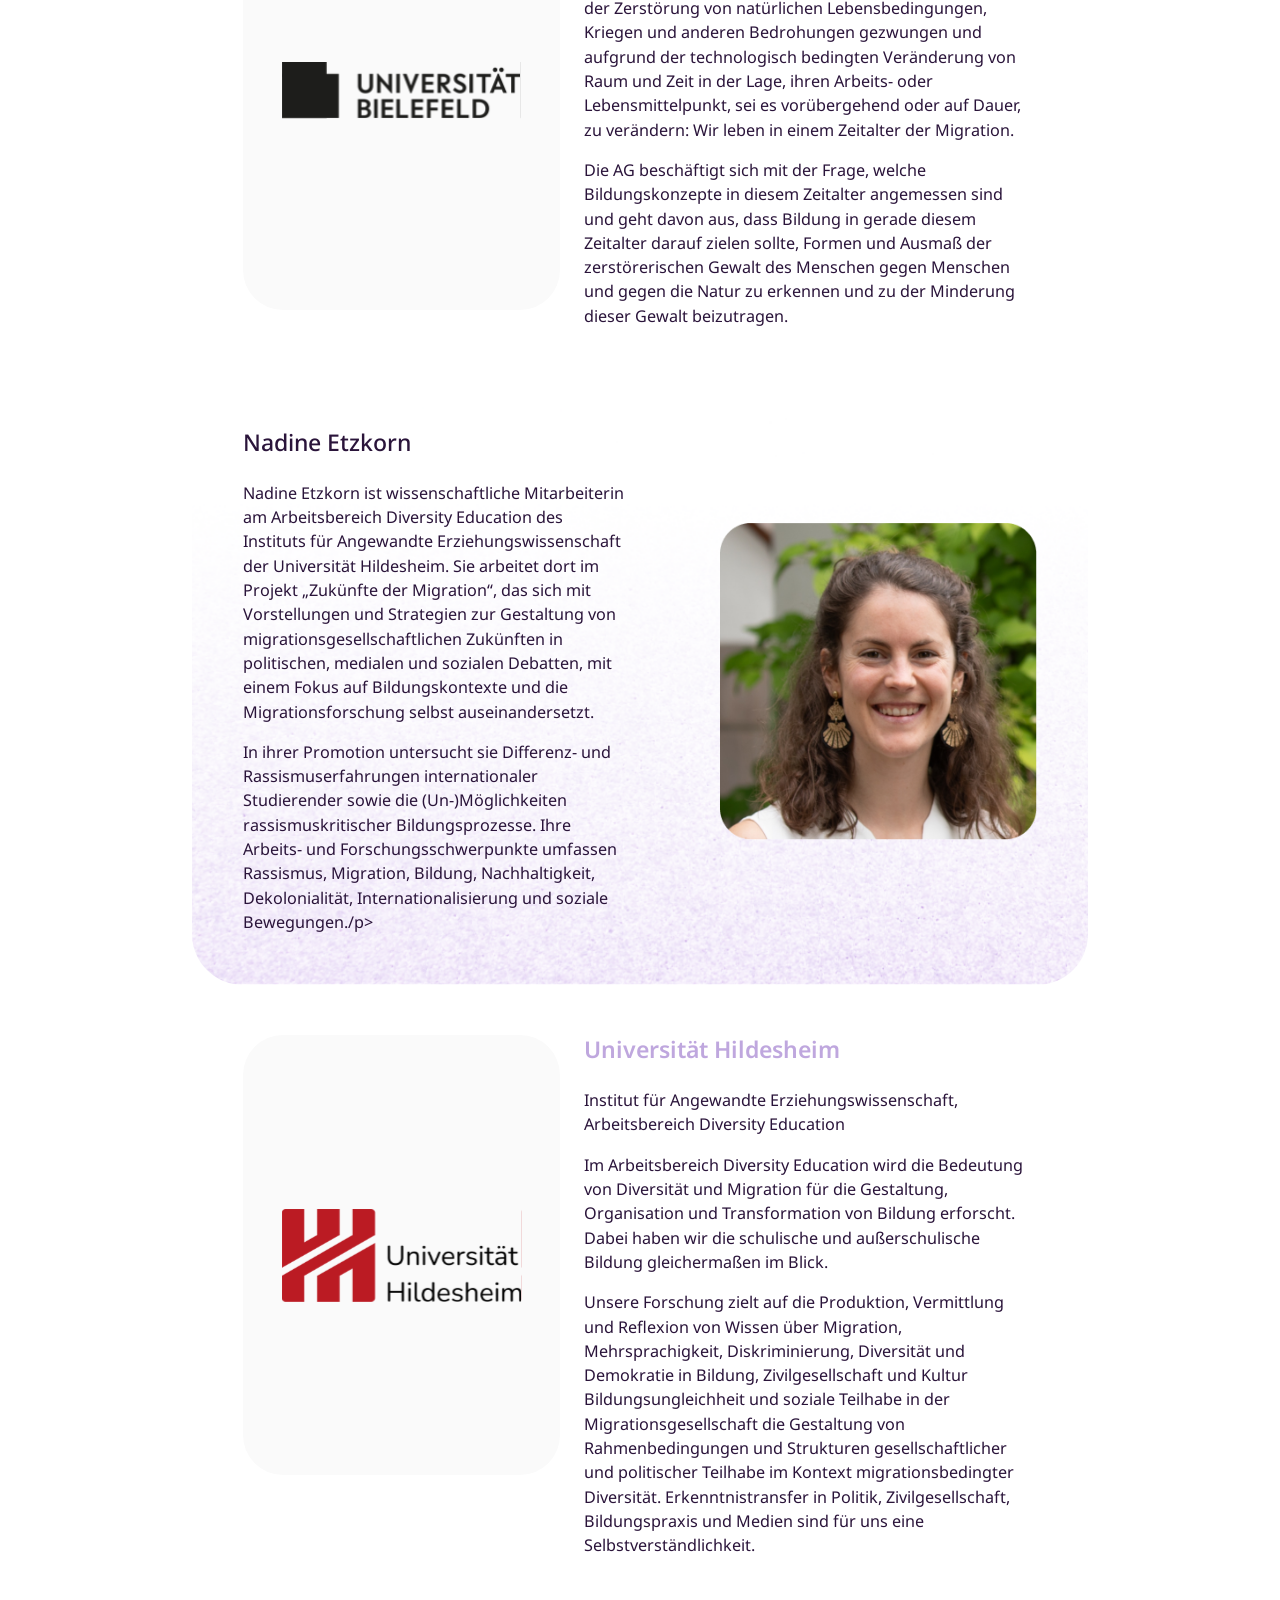
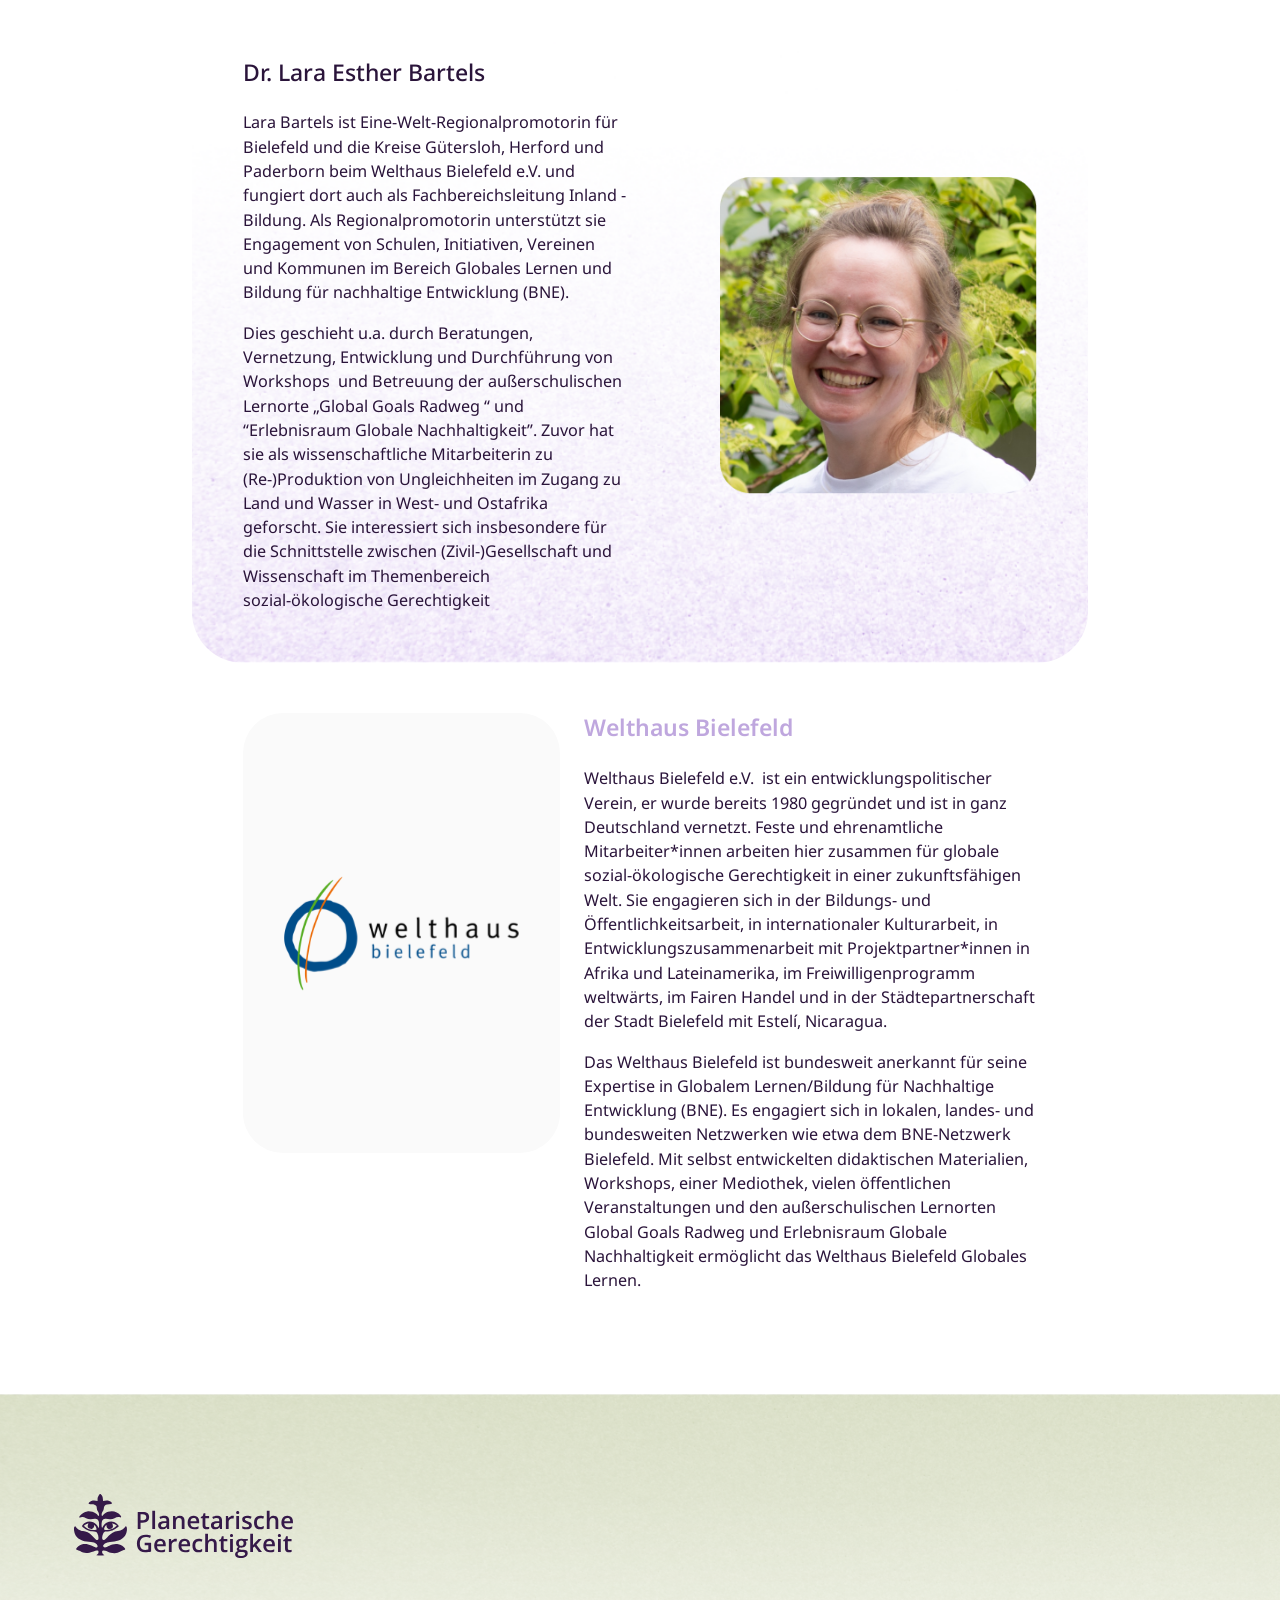
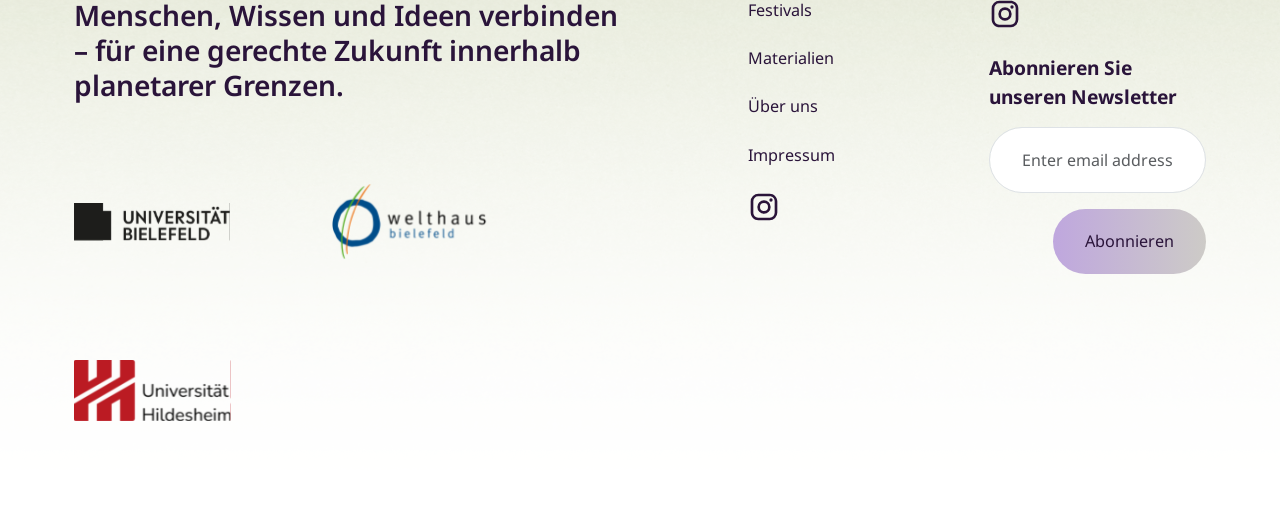
==== commit 5c4312dd: "updated design" ====
--- a/about.html
+++ b/about.html
@@ -85,8 +85,8 @@
         <!-- ═══ HERO ═══ -->
         <section class="about-hero spacer-y">
             <div class="container">
-                <div class="row align-items-center mb-5">
-                    <div class="col-lg-7">
+                <div class="row align-items-end justify-content-between mb-5">
+                    <div class="col-lg-5">
                         <h1 class="mb-3">Über uns</h1>
                         <p class="h3 mb-3">Bildung gestalten im Zeitalter der Migration</p>
                         <p class="mb-3">Wir sind ein interdisziplinäres Team aus Wissenschaft, Bildung und Praxis, das
@@ -96,7 +96,7 @@
                             und sozial-ökologischer Gerechtigkeit mit der Entwicklung von Bildungskonzepten, die auf
                             Teilhabe, Reflexion und gesellschaftliche Transformation abzielen.</p>
                     </div>
-                    <div class="col-lg-5">
+                    <div class="col-lg-6">
                         <img src="./images/group pic.png" class="about-group-photo mt-4 mt-lg-0"
                             alt="Das Festival-Team">
                     </div>
@@ -105,49 +105,34 @@
         </section>
 
         <!-- ═══ PROFILE 1: Prof. Dr. Paul Mecheril ═══ -->
-        <section class="about-section about-profile spacer-y  mt-5">
-            <div class="container">
-                <div class="row g-4 align-items-center justify-content-between">
-                    <div class="col-lg-6">
-                        <h2 class="mb-4">Prof. Dr. Paul Mecheril</h2>
-                        <p class="mb-3">Paul Mecheril ist Professor für Erziehungswissenschaft mit dem
-                            Schwerpunkt Migration an der Fakultät für Erziehungswissenschaft der Universität
-                            Bielefeld. Er promovierte in Psychologie, die Habilitation in Erziehungswissenschaft
-                            widmete sich dem Phänomen der (Mehrfach)Zugehörigkeiten in der
-                            Migrationsgesellschaft.</p>
-                        <p class="mb-0">Er beschäftigt sich unter anderem mit rassismustheoretischer
-                            Gesellschaftsanalyse, ethischen Fragen von Bildung sowie
-                            migrationsgesellschaftlichen Zugehörigkeitsordnungen, Macht und Bildung.</p>
-                    </div>
-                    <div class="col-lg-5">
-                        <img src="./images/top-most-secton.png" class="about-profile-img" alt="Prof. Dr. Paul Mecheril">
+        <section class="about-section about-profile spacer-y mt-5">
+            <div class="container">
+                <div class="row g-4 flex-column-reverse flex-lg-row align-items-center justify-content-between">
+                    <div class="col-lg-6">
+                        <h2 class="mb-4 text-lg fw-medium">Prof. Dr. Paul Mecheril</h2>
+                        <p class="mb-3">Paul Mecheril ist Professor für Erziehungswissenschaft mit dem Schwerpunkt Migration an der Fakultät für Erziehungswissenschaft der Universität Bielefeld. Er promovierte in Psychologie, die Habilitation in Erziehungswissenschaft widmete sich dem Phänomen der (Mehrfach)Zugehörigkeiten in der Migrationsgesellschaft.</p>
+                        <p class="mb-0">Er beschäftigt sich unter anderem mit rassismustheoretischer Gesellschaftsanalyse, ethischen Fragen von Bildung sowie migrationsgesellschaftlichen Zugehörigkeitsordnungen, Macht und Bildung.</p>
+                    </div>
+                    <div class="col-lg-5 text-lg-end">
+                        <img src="./images/top-most-secton.png" class="about-profile-img ms-lg-auto" alt="Prof. Dr. Paul Mecheril">
                     </div>
                 </div>
             </div>
         </section>
 
         <!-- ═══ ORG 1: Universität Bielefeld ═══ -->
-        <section class="about-section about-org spacer-y ">
-            <div class="container">
-                <div class="row g-4 align-items-center justify-content-between">
-                    <div class="col-lg-4">
+        <section class="about-section about-org">
+            <div class="container py-0">
+                <div class="row g-4 justify-content-between">
+                    <div class="col-lg-5">
                         <div class="about-org-logo-card">
                             <img src="./images/universitat.svg" alt="Universität Bielefeld">
                         </div>
                     </div>
                     <div class="col-lg-7">
-                        <h3 class="about-org-heading mb-4">Universität Bielefeld</h3>
-                        <p class="mb-3">Institut für Erziehungswissenschaft, AG 10 Migrationspädagogik
-                            und Rassismuskritik. Noch nie waren weltweit so viele Menschen bereit, aufgrund von
-                            Kriegen, der Zerstörung von natürlichen Lebensbedingungen, Kriegen und anderen
-                            Bedrohungen gezwungen und aufgrund der technologisch bedingten Veränderung von Raum
-                            und Zeit in der Lage, ihren Arbeits- oder Lebensmittelpunkt, sei es vorübergehend
-                            oder auf Dauer, zu verändern: Wir leben in einem Zeitalter der Migration.</p>
-                        <p class="mb-0">Die AG beschäftigt sich mit der Frage, welche Bildungskonzepte in
-                            diesem Zeitalter angemessen sind und geht davon aus, dass Bildung in gerade diesem
-                            Zeitalter darauf zielen sollte, Formen und Ausmaß der zerstörerischen Gewalt des
-                            Menschen gegen Menschen und gegen die Natur zu erkennen und zu der Minderung dieser
-                            Gewalt beizutragen.</p>
+                        <h3 class="text-lg text-lilac mb-4">Universität Bielefeld</h3>
+                        <p class="mb-3">Institut für Erziehungswissenschaft, AG 10 Migrationspädagogik und Rassismuskritik Noch nie waren weltweit so viele Menschen bereit, aufgrund von Kriegen, der Zerstörung von natürlichen Lebensbedingungen, Kriegen und anderen Bedrohungen gezwungen und aufgrund der technologisch bedingten Veränderung von Raum und Zeit in der Lage, ihren Arbeits- oder Lebensmittelpunkt, sei es vorübergehend oder auf Dauer, zu verändern: Wir leben in einem Zeitalter der Migration. </p>
+                        <p class="mb-0">Die AG beschäftigt sich mit der Frage, welche Bildungskonzepte in diesem Zeitalter angemessen sind und geht davon aus, dass Bildung in gerade diesem Zeitalter darauf zielen sollte, Formen und Ausmaß der zerstörerischen Gewalt des Menschen gegen Menschen und gegen die Natur zu erkennen und zu der Minderung dieser Gewalt beizutragen.</p>
                     </div>
                 </div>
             </div>
@@ -156,107 +141,67 @@
         <!-- ═══ PROFILE 2: Nadine Etzkorn ═══ -->
         <section class="about-section about-profile spacer-y">
             <div class="container">
-                <div class="row g-4 align-items-center justify-content-between">
-                    <div class="col-lg-6">
-                        <h2 class="mb-4">Nadine Etzkorn</h2>
-                        <p class="mb-3">Nadine Etzkorn ist wissenschaftliche Mitarbeiterin am Arbeitsbereich
-                            Diversity Education des Instituts für Angewandte Erziehungswissenschaft der Universität
-                            Hildesheim. Sie arbeitet dort im Projekt „Zukünfte der Migration", das sich mit
-                            Vorstellungen und Strategien zur Gestaltung von migrationsgesellschaftlichen Zukünften
-                            in politischen, medialen und sozialen Debatten, mit einem Fokus auf Bildungskontexte
-                            und die Migrationsforschung selbst auseinandersetzt.</p>
-                        <p class="mb-0">In ihrer Promotion untersucht sie Differenz- und Rassismuserfahrungen
-                            internationaler Studierender sowie die (Un-)Möglichkeiten rassismuskritischer
-                            Bildungsprozesse. Ihre Arbeits- und Forschungsschwerpunkte umfassen Rassismus,
-                            Migration, Bildung, Nachhaltigkeit, Dekolonialität, Internationalisierung und
-                            soziale Bewegungen.</p>
-                    </div>
-                    <div class="col-lg-5">
-                        <img src="./images/last-secton.png" class="about-profile-img" alt="Nadine Etzkorn">
+                <div class="row g-4 flex-column-reverse flex-lg-row align-items-center justify-content-between">
+                    <div class="col-lg-6">
+                        <h2 class="mb-4 text-lg fw-medium">Nadine Etzkorn</h2>
+                        <p class="mb-3">Nadine Etzkorn ist wissenschaftliche Mitarbeiterin am Arbeitsbereich Diversity Education des Instituts für Angewandte Erziehungswissenschaft der Universität Hildesheim. Sie arbeitet dort im Projekt „Zukünfte der Migration“, das sich mit Vorstellungen und Strategien zur Gestaltung von migrationsgesellschaftlichen Zukünften in politischen, medialen und sozialen Debatten, mit einem Fokus auf Bildungskontexte und die Migrationsforschung selbst auseinandersetzt.</p>
+                        <p class="mb-0">In ihrer Promotion untersucht sie Differenz- und Rassismuserfahrungen internationaler Studierender sowie die (Un-)Möglichkeiten rassismuskritischer Bildungsprozesse. Ihre Arbeits- und Forschungsschwerpunkte umfassen Rassismus, Migration, Bildung, Nachhaltigkeit, Dekolonialität, Internationalisierung und soziale Bewegungen./p>
+                    </div>
+                    <div class="col-lg-5 text-lg-end">
+                        <img src="./images/top-section.png" class="about-profile-img ms-lg-auto" alt="Nadine Etzkorn">
                     </div>
                 </div>
             </div>
         </section>
 
         <!-- ═══ ORG 2: Universität Hildesheim ═══ -->
-        <section class="about-section about-org spacer-y">
-            <div class="container">
-                <div class="row g-4 align-items-center justify-content-between">
-                    <div class="col-lg-4">
+        <section class="about-section about-org">
+            <div class="container py-0">
+                <div class="row g-4 justify-content-between">
+                    <div class="col-lg-5">
                         <div class="about-org-logo-card">
                             <img src="./images/hildesheim.svg" alt="Universität Hildesheim">
                         </div>
                     </div>
                     <div class="col-lg-7">
-                        <h3 class="about-org-heading mb-4">Universität Hildesheim</h3>
-                        <p class="mb-3">Die Stiftung Universität Hildesheim ist Kooperationspartnerin des
-                            DFH-Festivals. Sie bringt Expertise in den Bereichen Kulturwissenschaften und
-                            interkulturelle Kommunikation ein und unterstützt den interdisziplinären Austausch
-                            zwischen Wissenschaft, Kunst und Zivilgesellschaft.</p>
-                        <p class="mb-0">Gemeinsam mit der Universität Bielefeld und dem Welthaus Bielefeld
-                            gestaltet sie das Festival als Ort des gemeinsamen Lernens und der kritischen Reflexion
-                            über planetarische Gerechtigkeit.</p>
-                    </div>
-                </div>
-            </div>
-        </section>
-
-        <!-- ═══ PROFILE 3: Juliane Sellenriek ═══ -->
+                        <h3 class="text-lg text-lilac mb-4">Universität Hildesheim</h3>
+                        <p class="mb-3">Institut für Angewandte Erziehungswissenschaft, Arbeitsbereich Diversity Education</p>
+                        <p class="mb-3">Im Arbeitsbereich Diversity Education wird die Bedeutung von Diversität und Migration für die Gestaltung, Organisation und Transformation von Bildung erforscht. Dabei haben wir die schulische und außerschulische Bildung gleichermaßen im Blick.</p>
+                        <p class="mb-0">Unsere Forschung zielt auf die Produktion, Vermittlung und Reflexion von Wissen über Migration, Mehrsprachigkeit, Diskriminierung, Diversität und Demokratie in Bildung, Zivilgesellschaft und Kultur Bildungsungleichheit und soziale Teilhabe in der Migrationsgesellschaft die Gestaltung von Rahmenbedingungen und Strukturen gesellschaftlicher und politischer Teilhabe im Kontext migrationsbedingter Diversität. Erkenntnistransfer in Politik, Zivilgesellschaft, Bildungspraxis und Medien sind für uns eine Selbstverständlichkeit.</p>
+                    </div>
+                </div>
+            </div>
+        </section>
+
+        <!-- ═══ PROFILE 3: Dr. Lara Esther Bartels ═══ -->
         <section class="about-section about-profile spacer-y">
             <div class="container">
-                <div class="row g-4 align-items-center justify-content-between">
-                    <div class="col-lg-6">
-                        <h2 class="mb-4">Juliane Sellenriek</h2>
-                        <p class="mb-3">Juliane Sellenriek koordiniert das DFH-Festival und ist verantwortlich
-                            für die Organisation und den partizipativen Prozess der Programmgestaltung. Sie
-                            arbeitet am Welthaus Bielefeld e.V. und bringt Menschen aus unterschiedlichen
-                            gesellschaftlichen Bereichen zusammen.</p>
-                        <p class="mb-0">Ihr besonderes Anliegen ist es, Räume für Begegnung und Austausch zu
-                            schaffen, in denen unterschiedliche Erfahrungen und Perspektiven gleichberechtigt
-                            Platz finden.</p>
-                    </div>
-                    <div class="col-lg-5">
-                        <img src="./images/top-section.png" class="about-profile-img" alt="Juliane Sellenriek">
+                <div class="row g-4 flex-column-reverse flex-lg-row align-items-center justify-content-between">
+                    <div class="col-lg-6">
+                        <h2 class="mb-4 text-lg fw-medium">Dr. Lara Esther Bartels</h2>
+                        <p class="mb-3">Lara Bartels ist Eine-Welt-Regionalpromotorin für Bielefeld und die Kreise Gütersloh, Herford und Paderborn beim Welthaus Bielefeld e.V. und fungiert dort auch als Fachbereichsleitung Inland - Bildung. Als Regionalpromotorin unterstützt sie Engagement von Schulen, Initiativen, Vereinen und Kommunen im Bereich Globales Lernen und Bildung für nachhaltige Entwicklung (BNE).</p>
+                        <p class="mb-0">Dies geschieht u.a. durch Beratungen, Vernetzung, Entwicklung und Durchführung von Workshops  und Betreuung der außerschulischen Lernorte „Global Goals Radweg “ und “Erlebnisraum Globale Nachhaltigkeit”. Zuvor hat sie als wissenschaftliche Mitarbeiterin zu (Re-)Produktion von Ungleichheiten im Zugang zu Land und Wasser in West- und Ostafrika geforscht. Sie interessiert sich insbesondere für die Schnittstelle zwischen (Zivil-)Gesellschaft und Wissenschaft im Themenbereich sozial-ökologische Gerechtigkeit</p>
+                    </div>
+                    <div class="col-lg-5 text-lg-end">
+                        <img src="./images/last-secton.png" class="about-profile-img ms-lg-auto" alt="Dr. Lara Esther Bartels">
                     </div>
                 </div>
             </div>
         </section>
 
         <!-- ═══ ORG 3: Welthaus Bielefeld ═══ -->
-        <section class="about-section about-org spacer-y">
-            <div class="container">
-                <div class="row g-4 align-items-center justify-content-between">
-                    <div class="col-lg-4">
+        <section class="about-section about-org spacer-y pt-0">
+            <div class="container pt-0">
+                <div class="row g-4 justify-content-between">
+                    <div class="col-lg-5">
                         <div class="about-org-logo-card">
                             <img src="./images/welthaus.svg" alt="Welthaus Bielefeld">
                         </div>
                     </div>
                     <div class="col-lg-7">
-                        <h3 class="about-org-heading mb-4">Welthaus Bielefeld</h3>
-                        <p class="mb-3">Das Welthaus Bielefeld e.V. engagiert sich seit vielen Jahren für globale
-                            Gerechtigkeit und nachhaltige Entwicklung. Als Zentrum für entwicklungspolitische
-                            Bildungs- und Informationsarbeit bietet es vielfältige Programme und Veranstaltungen
-                            an.</p>
-                        <p class="mb-0">Als Mitveranstalterin des DFH-Festivals bringt das Welthaus Bielefeld
-                            seine Expertise in der politischen Bildung und der Zusammenarbeit mit internationalen
-                            Partner*innen ein.</p>
-                    </div>
-                </div>
-            </div>
-        </section>
-
-        <!-- ═══ CONTACT CTA ═══ -->
-        <section class="contact-section spacer-y">
-            <div class="container">
-                <div class="row g-4 align-items-center justify-content-center text-center">
-                    <div class="col-lg-5 col-xl-6 col-md-6">
-                        <h2 class="mb-4 fw-medium text-brown">Kontakt & Verteiler </h2>
-                        <p class="mb-4 text-lg">Nehmen Sie Kontakt auf!</p>
-                        <p class="mb-3">Wenn Sie Fragen oder Kritik zum Festival haben, dann melden Sie sich gerne unter
-                            der unten angegebenen Email-Adresse.</p>
-                        <p class="mb-0">Wenn Sie Interesse an der Mitgestaltung des nächsten Festivals haben, dann
-                            melden Sie sich bitte formlos zum DFH-Email-Verteiler an:<br><a
-                                href="mailto:dfhfestival.ew@uni-bielefeld.de">dfhfestival.ew@uni-bielefeld.de</a></p>
+                        <h3 class="text-lg text-lilac mb-4">Welthaus Bielefeld</h3>
+                        <p class="mb-3">Welthaus Bielefeld e.V.  ist ein entwicklungspolitischer Verein, er wurde bereits 1980 gegründet und ist in ganz Deutschland vernetzt. Feste und ehrenamtliche Mitarbeiter*innen arbeiten hier zusammen für globale sozial-ökologische Gerechtigkeit in einer zukunftsfähigen Welt. Sie engagieren sich in der Bildungs- und Öffentlichkeitsarbeit, in internationaler Kulturarbeit, in Entwicklungszusammenarbeit mit Projektpartner*innen in Afrika und Lateinamerika, im Freiwilligenprogramm weltwärts, im Fairen Handel und in der Städtepartnerschaft der Stadt Bielefeld mit Estelí, Nicaragua.</p>
+                        <p class="mb-0">Das Welthaus Bielefeld ist bundesweit anerkannt für seine Expertise in Globalem Lernen/Bildung für Nachhaltige Entwicklung (BNE). Es engagiert sich in lokalen, landes- und bundesweiten Netzwerken wie etwa dem BNE-Netzwerk Bielefeld. Mit selbst entwickelten didaktischen Materialien, Workshops, einer Mediothek, vielen öffentlichen Veranstaltungen und den außerschulischen Lernorten Global Goals Radweg und Erlebnisraum Globale Nachhaltigkeit ermöglicht das Welthaus Bielefeld Globales Lernen.</p>
                     </div>
                 </div>
             </div>
--- a/css/style.css
+++ b/css/style.css
@@ -584,6 +584,9 @@
     background-image: url("../images/hero-mobile.png");
   }
 }
+.hero.imprint {
+  background-image: url("../images/imprint-bg.png") !important;
+}
 @media (max-width: 991.98px) {
   .hero .text-green {
     gap: 1.25rem;
@@ -602,6 +605,46 @@
   }
   .hero.spacer-y .h3 {
     font-size: 18px;
+  }
+}
+
+.main-home {
+  min-height: 100dvh;
+  background-position: bottom center;
+  background-size: cover;
+  display: flex;
+  align-items: flex-end;
+  background-image: url("../images/main-hero.png") !important;
+}
+@media (max-width: 767px) {
+  .main-home {
+    align-items: center;
+  }
+}
+
+.main-about {
+  min-height: 100dvh;
+  background-position: top center;
+  background-size: cover;
+  display: flex;
+  background-image: url("../images/main-about.png") !important;
+}
+.main-about.spacer-y {
+  padding-top: 130px;
+  padding-bottom: 130px;
+}
+@media (max-width: 767px) {
+  .main-about + .programming-section.spacer-y {
+    padding-top: 0;
+  }
+}
+@media (max-width: 575px) {
+  .main-about.spacer-y {
+    padding-top: 100px;
+    padding-bottom: 100px;
+  }
+  .main-about img.mx-md-auto {
+    height: 54px;
   }
 }
 
@@ -638,6 +681,8 @@
   }
 }
 
+.netzwerk-sec,
+.lilac-section,
 .contact-section,
 .programming-section {
   min-height: 85dvh;
@@ -650,17 +695,33 @@
   background-position: bottom;
 }
 @media (max-width: 575px) {
+  .netzwerk-sec,
+  .lilac-section,
   .contact-section,
   .programming-section {
     min-height: unset;
   }
 }
 
+.lilac-section {
+  background-image: url("../images/main-lilac.png");
+  background-size: cover;
+  background-position: center;
+  background-position: center;
+}
+
+.netzwerk-sec {
+  background-image: url("../images/main-netzwerk.png");
+  background-size: cover;
+  background-position: center;
+  background-position: center;
+}
+
 .contact-section {
   background-image: url("../images/wave-bg-1.png");
   background-size: cover;
   background-position: center;
-  background-position: top;
+  background-position: center;
 }
 
 footer {
@@ -765,14 +826,16 @@
 }
 
 .past-event {
+  padding: 14px 50px;
+  background-image: url("../images/past-events-bg.png");
+  background-size: cover;
+  background-position: center;
+}
+.past-event .container {
   display: flex;
   justify-content: start;
   align-items: center;
   gap: 90px;
-  padding: 14px 50px;
-  background-image: url("../images/past-events-bg.png");
-  background-size: cover;
-  background-position: center;
 }
 
 .filter-btn {
@@ -978,17 +1041,18 @@
   background-position: center;
   background-repeat: no-repeat;
 }
-.about-section.about-org .container {
-  background-color: #fcfbfe;
-}
 .about-section .about-org-heading {
   color: #BFA7DE;
   font-weight: 600;
 }
 
 .about-org-logo-card {
-  background: transparent;
+  background: #FAFAFA;
   padding: 0;
+  border-radius: 40px;
+  min-height: 156px;
+  height: 100%;
+  max-height: 440px;
   display: flex;
   align-items: center;
   justify-content: center;
@@ -1000,6 +1064,7 @@
 @media (max-width: 991.98px) {
   .about-org-logo-card {
     margin-bottom: 1.5rem;
+    border-radius: 24px;
   }
   .about-org-logo-card img {
     max-width: 160px;
@@ -1016,7 +1081,11 @@
 @media (max-width: 991.98px) {
   .about-profile-img {
     max-width: 280px;
-    margin: 0 auto 2rem;
+  }
+}
+@media (max-width: 575.98px) {
+  .about-profile-img {
+    max-width: 80%;
   }
 }
 
@@ -1035,3 +1104,6 @@
     text-align: left !important;
   }
 }
+
+/*# sourceMappingURL=style.css.map */
+
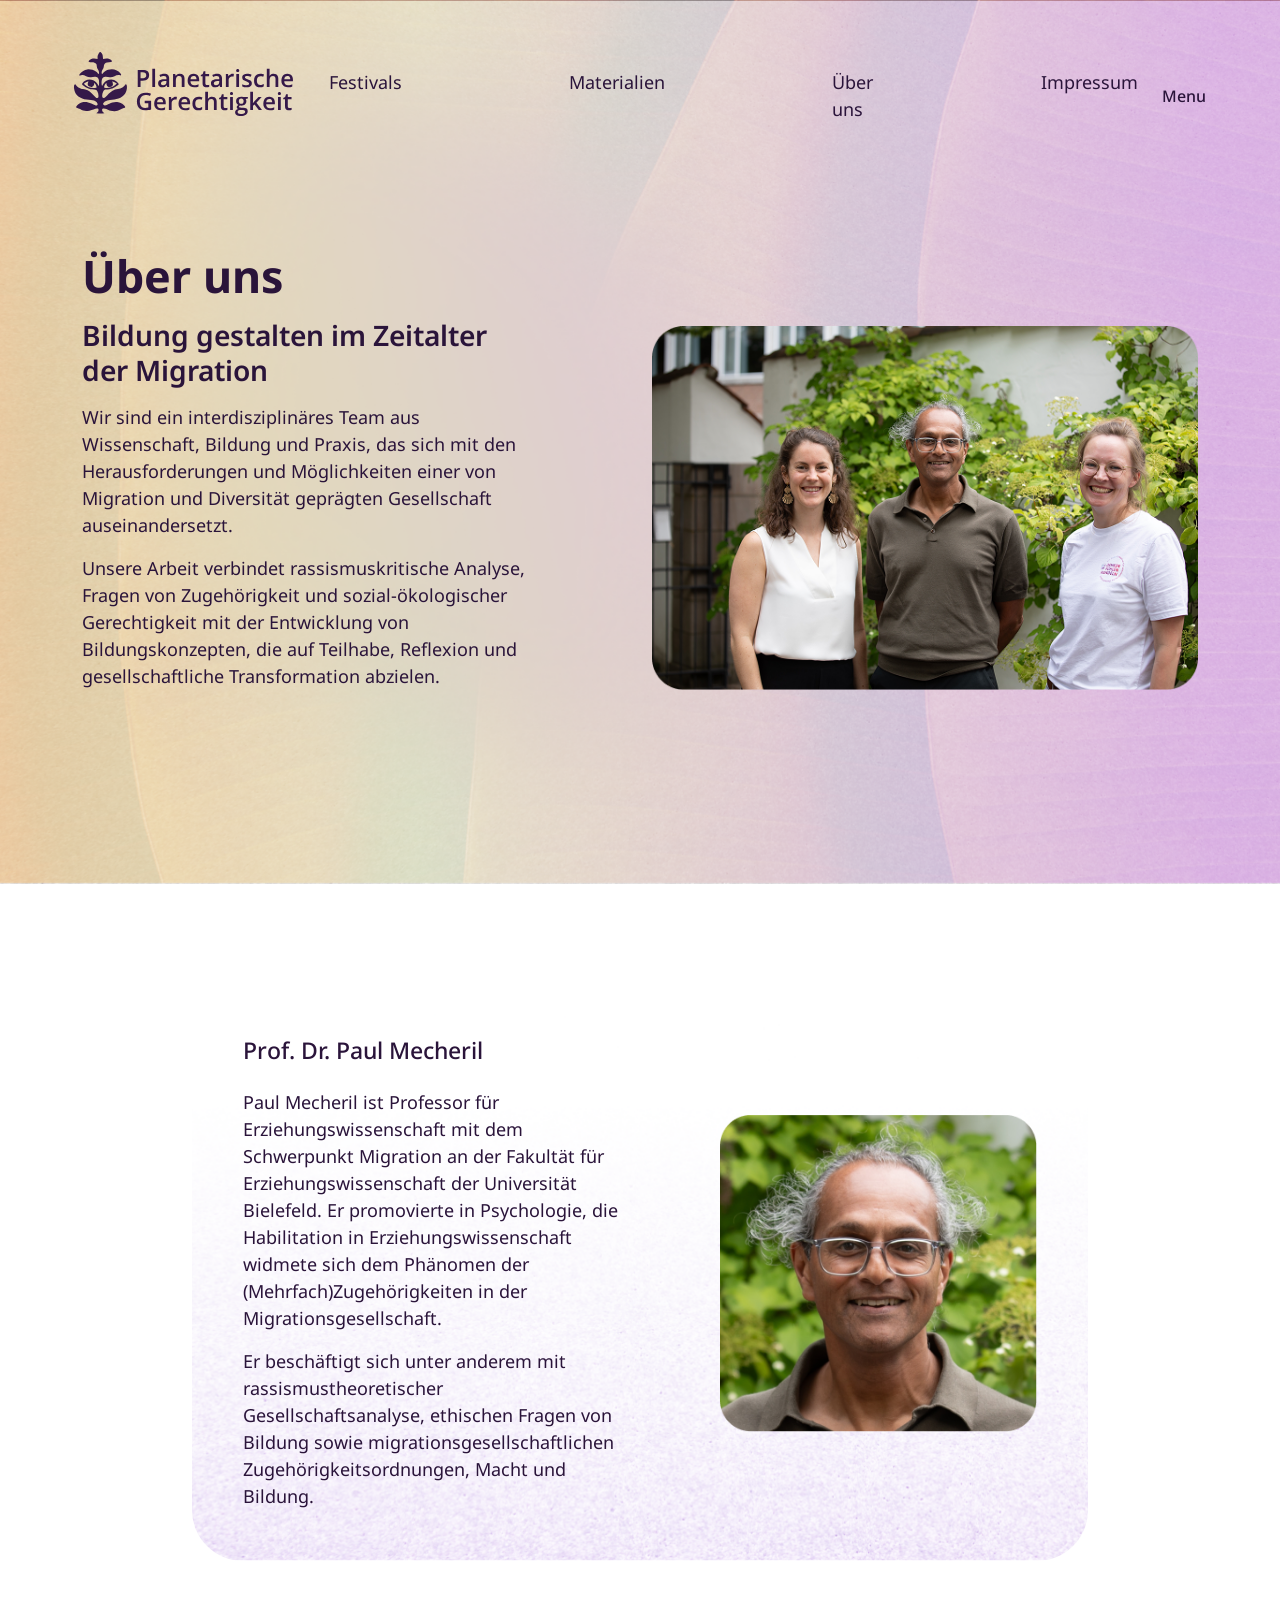
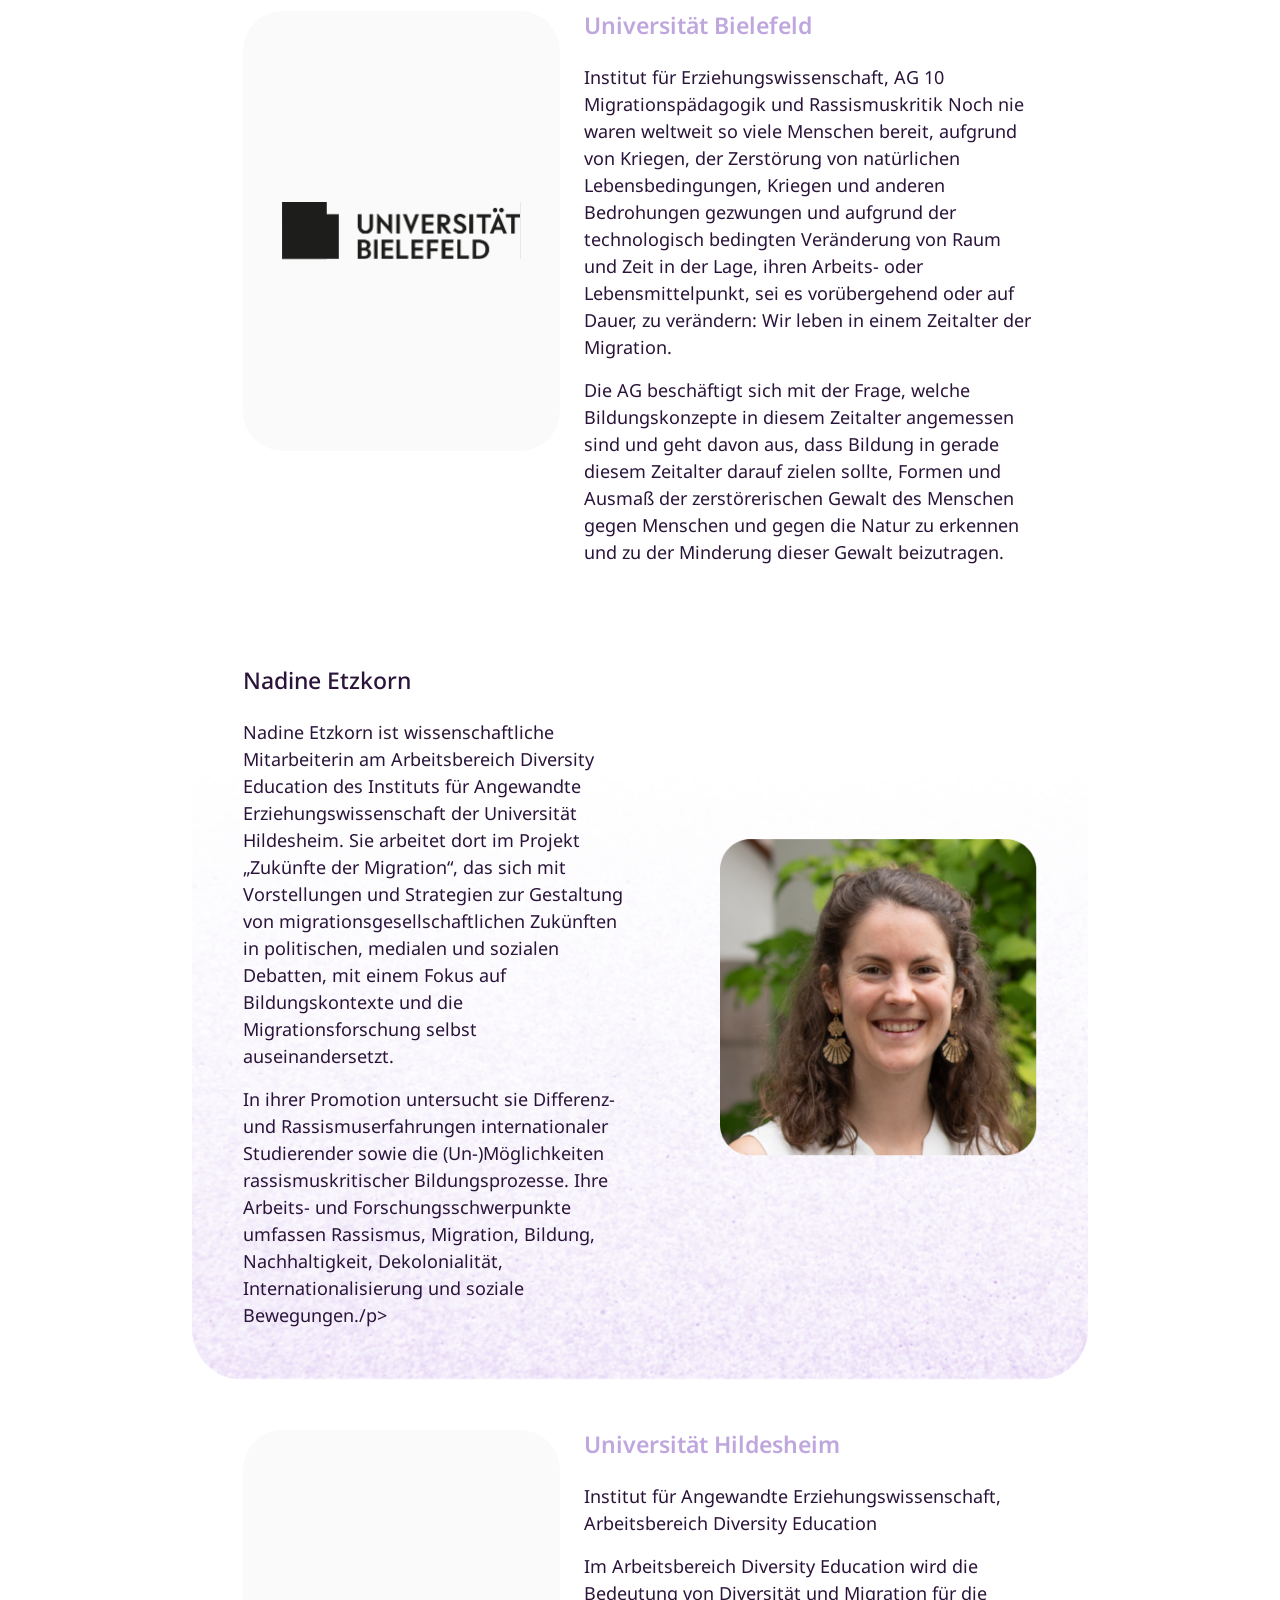
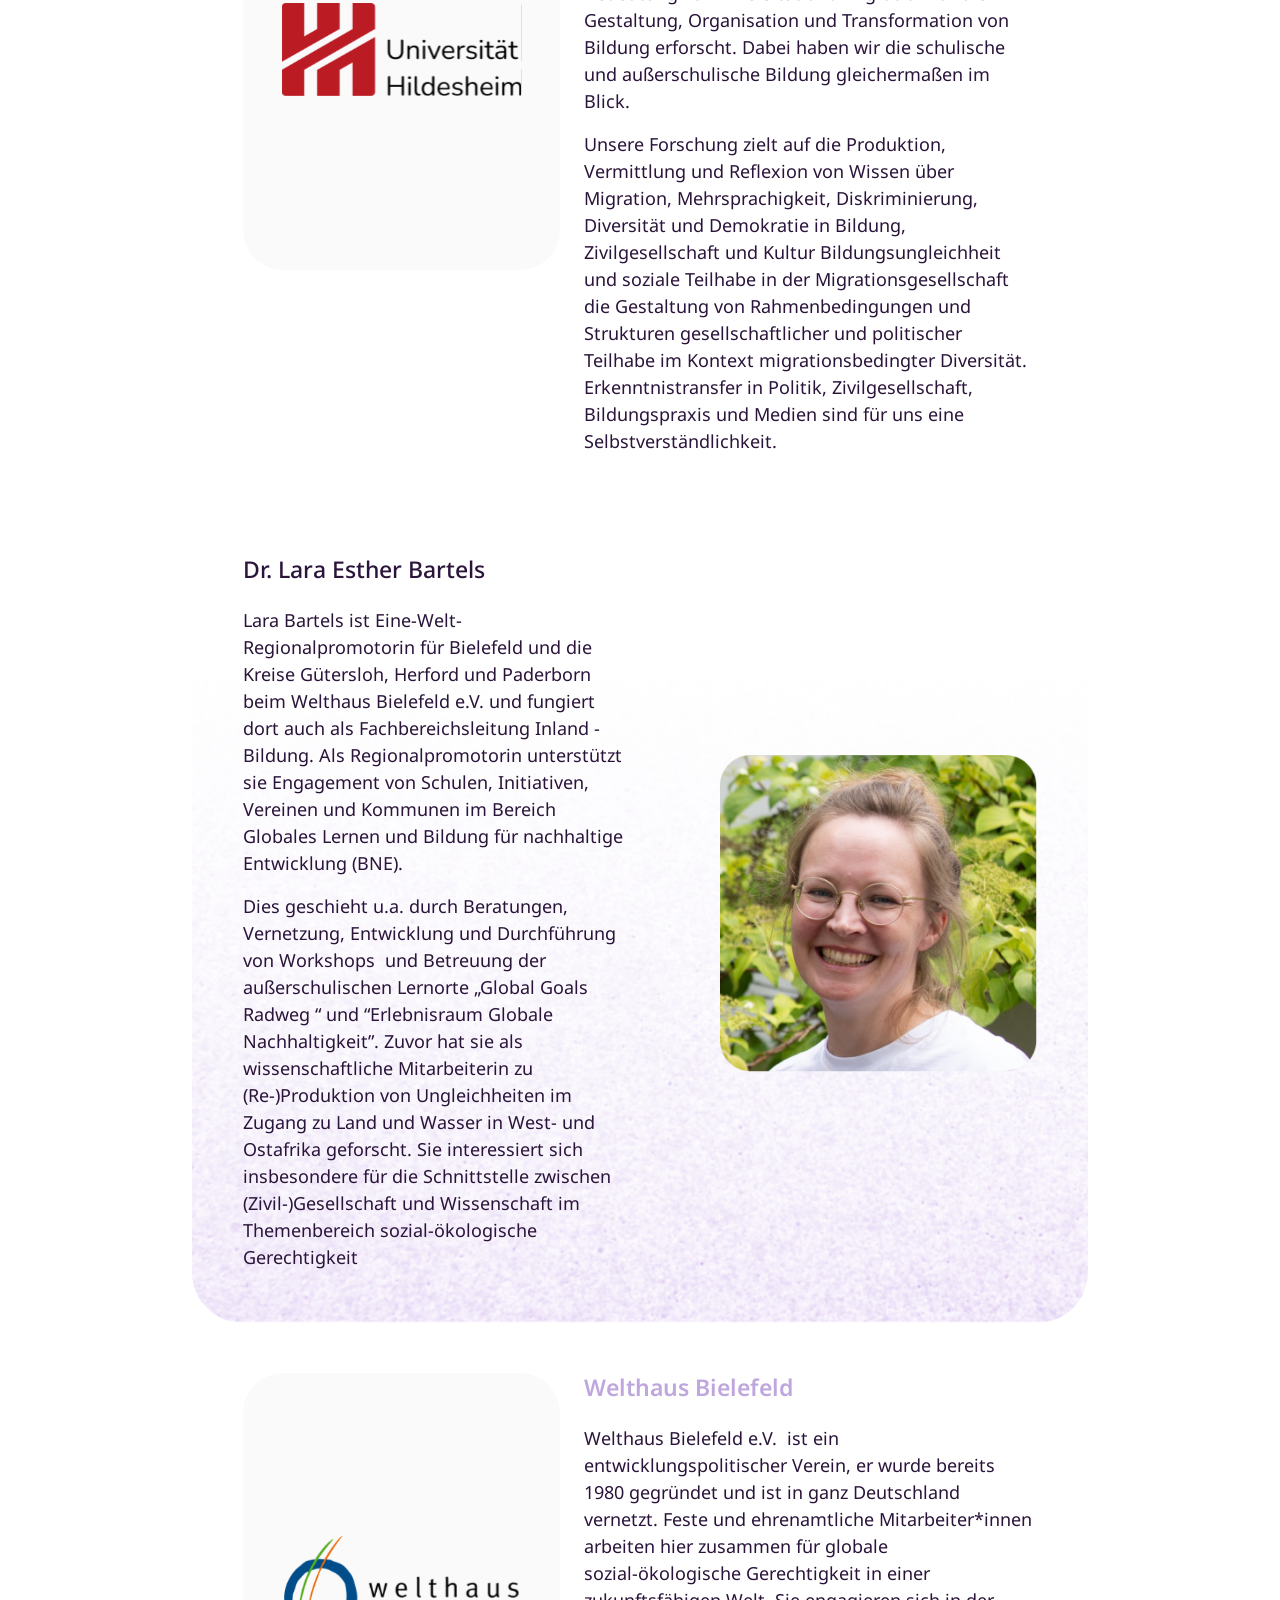
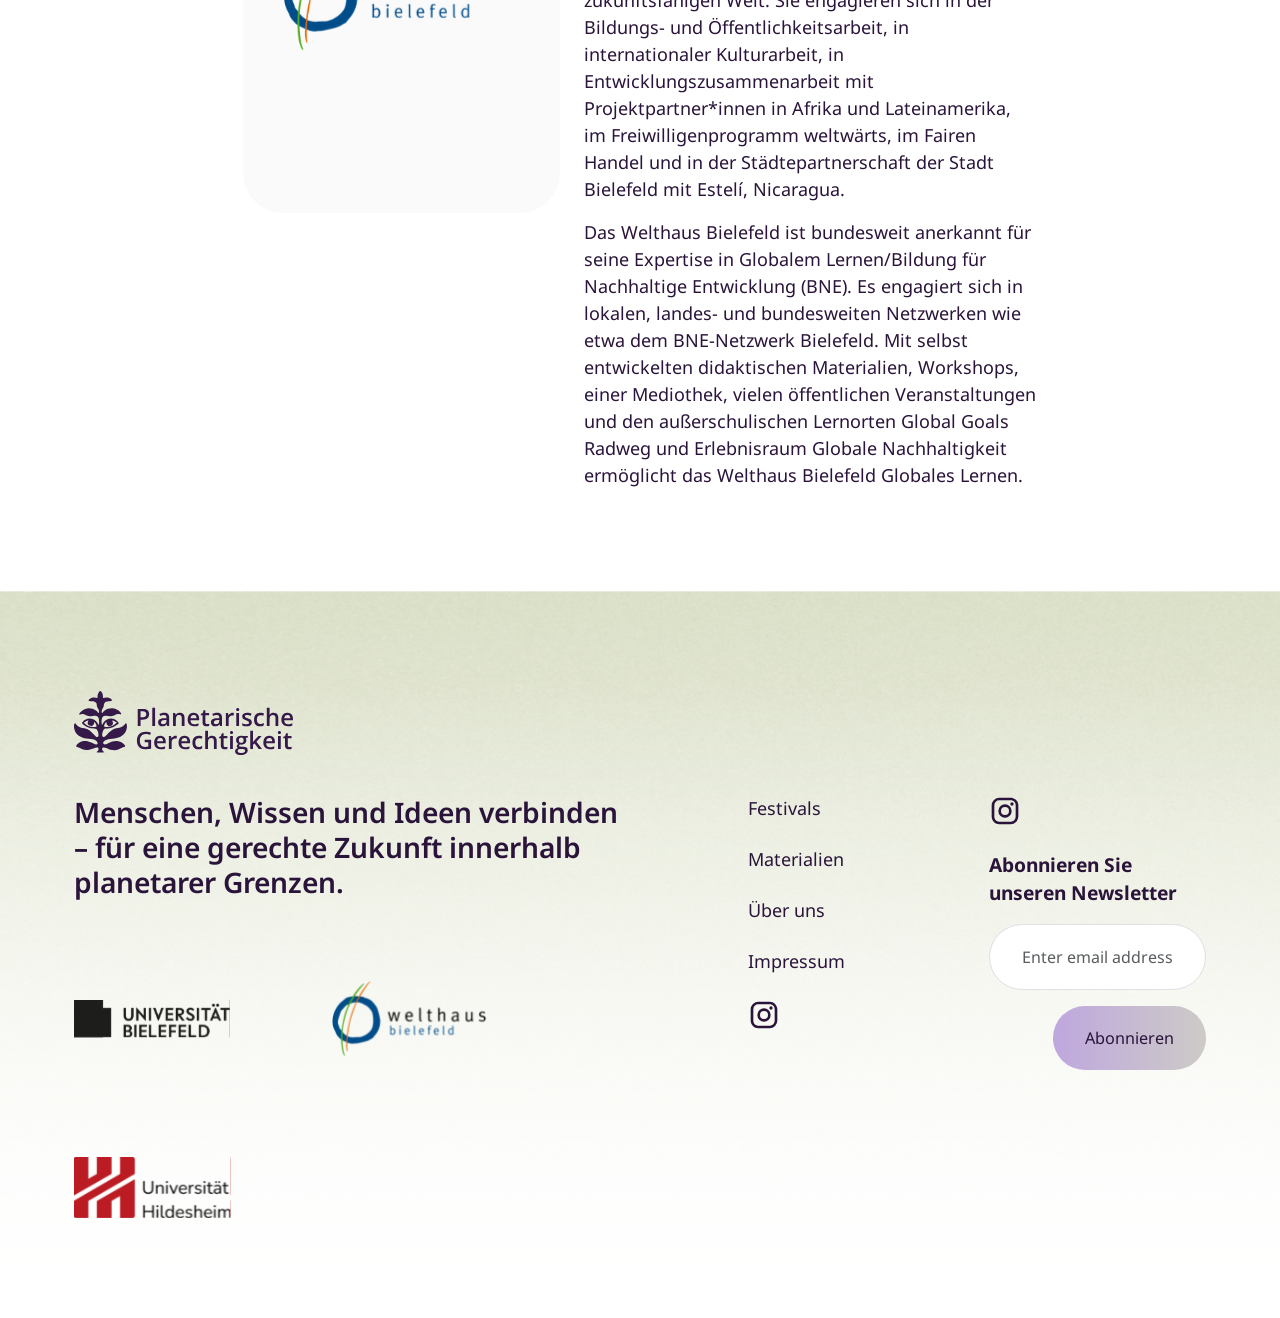
==== commit eeeaccaa: "updated design" ====
--- a/about.html
+++ b/about.html
@@ -28,27 +28,27 @@
                 </div>
                 <div class="item-right">
                     <!-- Desktop nav links — hidden until scrolled -->
-                    <ul class="desktop-menu-inline list-unstyled m-0 p-0">
-                        <li><a href="./festival-programme.html">Festivals</a></li>
+                    <ul class="menu list-unstyled m-0 p-0 d-none d-lg-flex" id="desktopMenu">
+                        <li><a href="./festivals.html">Festivals</a></li>
                         <li><a href="javascript:void(0);">Materialien</a></li>
                         <li><a href="./about.html">Über uns</a></li>
                         <li><a href="./imprint.html">Impressum</a></li>
                     </ul>
                     <!-- Desktop menu trigger — visible only after scroll -->
-                    <button class="menu-toggle d-none d-lg-inline-flex" type="button" aria-expanded="false">
-                        <span class="menu-toggle-label">Menu</span>
+                    <button class="menu-toggle bg-transparent" id="menuToggle" aria-expanded="false">
+                        <span style="font-size: 1rem; font-weight: 500;">Menu</span>
                     </button>
                     <!-- Desktop slide-in panel -->
-                    <nav class="desktop-menu-panel" aria-hidden="true">
-                        <ul class="desktop-menu-panel-list list-unstyled m-0 p-0">
-                            <li><a href="./festival-programme.html">Festivals</a></li>
+                    <nav class="desktop-menu-panel" id="desktopMenuPanel">
+                        <ul class="list-unstyled m-0 p-0 d-flex flex-column gap-4">
+                            <li><a href="./festivals.html">Festivals</a></li>
                             <li><a href="javascript:void(0);">Materialien</a></li>
                             <li><a href="./about.html">Über uns</a></li>
                             <li><a href="./imprint.html">Impressum</a></li>
                         </ul>
                     </nav>
                     <!-- Mobile hamburger -->
-                    <div class="hamburger d-lg-none" aria-label="Open menu" aria-expanded="false">
+                    <div class="hamburger d-lg-none" id="mobileHamburger">
                         <svg width="22" height="8" viewBox="0 0 22 8" fill="none" xmlns="http://www.w3.org/2000/svg">
                             <line x1="0.75" y1="0.75" x2="20.8394" y2="0.75" stroke="#706C49" stroke-width="1.5"
                                 stroke-linecap="round" />
@@ -63,11 +63,11 @@
                             <button class="mobile-menu-close border-0 bg-transparent"
                                 id="mobileMenuClose">&times;</button>
                         </div>
-                        <ul class="list-unstyled m-0 p-0 d-flex flex-column gap-4 text-center">
-                            <li><a href="./festival-programme.html">Festivals</a></li>
-                            <li><a href="javascript:void(0);">Materialien</a></li>
-                            <li><a href="./about.html">Über uns</a></li>
-                            <li><a href="./imprint.html">Impressum</a></li>
+                        <ul class="list-unstyled m-0 p-0 d-flex flex-column gap-4 text-md-center">
+                            <li><a href="./festivals.html">Festivals</a></li>
+                                <li><a href="javascript:void(0);">Materialien</a></li>
+                                <li><a href="./about.html">Über uns</a></li>
+                                <li><a href="./imprint.html">Impressum</a></li>
                             <li><a href="javascript:void(0);">
                                     <svg xmlns="http://www.w3.org/2000/svg" width="32" height="32" class="mb-4"
                                         viewBox="0 0 24 24">
@@ -110,11 +110,17 @@
                 <div class="row g-4 flex-column-reverse flex-lg-row align-items-center justify-content-between">
                     <div class="col-lg-6">
                         <h2 class="mb-4 text-lg fw-medium">Prof. Dr. Paul Mecheril</h2>
-                        <p class="mb-3">Paul Mecheril ist Professor für Erziehungswissenschaft mit dem Schwerpunkt Migration an der Fakultät für Erziehungswissenschaft der Universität Bielefeld. Er promovierte in Psychologie, die Habilitation in Erziehungswissenschaft widmete sich dem Phänomen der (Mehrfach)Zugehörigkeiten in der Migrationsgesellschaft.</p>
-                        <p class="mb-0">Er beschäftigt sich unter anderem mit rassismustheoretischer Gesellschaftsanalyse, ethischen Fragen von Bildung sowie migrationsgesellschaftlichen Zugehörigkeitsordnungen, Macht und Bildung.</p>
+                        <p class="mb-3">Paul Mecheril ist Professor für Erziehungswissenschaft mit dem Schwerpunkt
+                            Migration an der Fakultät für Erziehungswissenschaft der Universität Bielefeld. Er
+                            promovierte in Psychologie, die Habilitation in Erziehungswissenschaft widmete sich dem
+                            Phänomen der (Mehrfach)Zugehörigkeiten in der Migrationsgesellschaft.</p>
+                        <p class="mb-0">Er beschäftigt sich unter anderem mit rassismustheoretischer
+                            Gesellschaftsanalyse, ethischen Fragen von Bildung sowie migrationsgesellschaftlichen
+                            Zugehörigkeitsordnungen, Macht und Bildung.</p>
                     </div>
                     <div class="col-lg-5 text-lg-end">
-                        <img src="./images/top-most-secton.png" class="about-profile-img ms-lg-auto" alt="Prof. Dr. Paul Mecheril">
+                        <img src="./images/top-most-secton.png" class="about-profile-img ms-lg-auto"
+                            alt="Prof. Dr. Paul Mecheril">
                     </div>
                 </div>
             </div>
@@ -131,8 +137,16 @@
                     </div>
                     <div class="col-lg-7">
                         <h3 class="text-lg text-lilac mb-4">Universität Bielefeld</h3>
-                        <p class="mb-3">Institut für Erziehungswissenschaft, AG 10 Migrationspädagogik und Rassismuskritik Noch nie waren weltweit so viele Menschen bereit, aufgrund von Kriegen, der Zerstörung von natürlichen Lebensbedingungen, Kriegen und anderen Bedrohungen gezwungen und aufgrund der technologisch bedingten Veränderung von Raum und Zeit in der Lage, ihren Arbeits- oder Lebensmittelpunkt, sei es vorübergehend oder auf Dauer, zu verändern: Wir leben in einem Zeitalter der Migration. </p>
-                        <p class="mb-0">Die AG beschäftigt sich mit der Frage, welche Bildungskonzepte in diesem Zeitalter angemessen sind und geht davon aus, dass Bildung in gerade diesem Zeitalter darauf zielen sollte, Formen und Ausmaß der zerstörerischen Gewalt des Menschen gegen Menschen und gegen die Natur zu erkennen und zu der Minderung dieser Gewalt beizutragen.</p>
+                        <p class="mb-3">Institut für Erziehungswissenschaft, AG 10 Migrationspädagogik und
+                            Rassismuskritik Noch nie waren weltweit so viele Menschen bereit, aufgrund von Kriegen, der
+                            Zerstörung von natürlichen Lebensbedingungen, Kriegen und anderen Bedrohungen gezwungen und
+                            aufgrund der technologisch bedingten Veränderung von Raum und Zeit in der Lage, ihren
+                            Arbeits- oder Lebensmittelpunkt, sei es vorübergehend oder auf Dauer, zu verändern: Wir
+                            leben in einem Zeitalter der Migration. </p>
+                        <p class="mb-0">Die AG beschäftigt sich mit der Frage, welche Bildungskonzepte in diesem
+                            Zeitalter angemessen sind und geht davon aus, dass Bildung in gerade diesem Zeitalter darauf
+                            zielen sollte, Formen und Ausmaß der zerstörerischen Gewalt des Menschen gegen Menschen und
+                            gegen die Natur zu erkennen und zu der Minderung dieser Gewalt beizutragen.</p>
                     </div>
                 </div>
             </div>
@@ -144,8 +158,16 @@
                 <div class="row g-4 flex-column-reverse flex-lg-row align-items-center justify-content-between">
                     <div class="col-lg-6">
                         <h2 class="mb-4 text-lg fw-medium">Nadine Etzkorn</h2>
-                        <p class="mb-3">Nadine Etzkorn ist wissenschaftliche Mitarbeiterin am Arbeitsbereich Diversity Education des Instituts für Angewandte Erziehungswissenschaft der Universität Hildesheim. Sie arbeitet dort im Projekt „Zukünfte der Migration“, das sich mit Vorstellungen und Strategien zur Gestaltung von migrationsgesellschaftlichen Zukünften in politischen, medialen und sozialen Debatten, mit einem Fokus auf Bildungskontexte und die Migrationsforschung selbst auseinandersetzt.</p>
-                        <p class="mb-0">In ihrer Promotion untersucht sie Differenz- und Rassismuserfahrungen internationaler Studierender sowie die (Un-)Möglichkeiten rassismuskritischer Bildungsprozesse. Ihre Arbeits- und Forschungsschwerpunkte umfassen Rassismus, Migration, Bildung, Nachhaltigkeit, Dekolonialität, Internationalisierung und soziale Bewegungen./p>
+                        <p class="mb-3">Nadine Etzkorn ist wissenschaftliche Mitarbeiterin am Arbeitsbereich Diversity
+                            Education des Instituts für Angewandte Erziehungswissenschaft der Universität Hildesheim.
+                            Sie arbeitet dort im Projekt „Zukünfte der Migration“, das sich mit Vorstellungen und
+                            Strategien zur Gestaltung von migrationsgesellschaftlichen Zukünften in politischen,
+                            medialen und sozialen Debatten, mit einem Fokus auf Bildungskontexte und die
+                            Migrationsforschung selbst auseinandersetzt.</p>
+                        <p class="mb-0">In ihrer Promotion untersucht sie Differenz- und Rassismuserfahrungen
+                            internationaler Studierender sowie die (Un-)Möglichkeiten rassismuskritischer
+                            Bildungsprozesse. Ihre Arbeits- und Forschungsschwerpunkte umfassen Rassismus, Migration,
+                            Bildung, Nachhaltigkeit, Dekolonialität, Internationalisierung und soziale Bewegungen./p>
                     </div>
                     <div class="col-lg-5 text-lg-end">
                         <img src="./images/top-section.png" class="about-profile-img ms-lg-auto" alt="Nadine Etzkorn">
@@ -165,9 +187,18 @@
                     </div>
                     <div class="col-lg-7">
                         <h3 class="text-lg text-lilac mb-4">Universität Hildesheim</h3>
-                        <p class="mb-3">Institut für Angewandte Erziehungswissenschaft, Arbeitsbereich Diversity Education</p>
-                        <p class="mb-3">Im Arbeitsbereich Diversity Education wird die Bedeutung von Diversität und Migration für die Gestaltung, Organisation und Transformation von Bildung erforscht. Dabei haben wir die schulische und außerschulische Bildung gleichermaßen im Blick.</p>
-                        <p class="mb-0">Unsere Forschung zielt auf die Produktion, Vermittlung und Reflexion von Wissen über Migration, Mehrsprachigkeit, Diskriminierung, Diversität und Demokratie in Bildung, Zivilgesellschaft und Kultur Bildungsungleichheit und soziale Teilhabe in der Migrationsgesellschaft die Gestaltung von Rahmenbedingungen und Strukturen gesellschaftlicher und politischer Teilhabe im Kontext migrationsbedingter Diversität. Erkenntnistransfer in Politik, Zivilgesellschaft, Bildungspraxis und Medien sind für uns eine Selbstverständlichkeit.</p>
+                        <p class="mb-3">Institut für Angewandte Erziehungswissenschaft, Arbeitsbereich Diversity
+                            Education</p>
+                        <p class="mb-3">Im Arbeitsbereich Diversity Education wird die Bedeutung von Diversität und
+                            Migration für die Gestaltung, Organisation und Transformation von Bildung erforscht. Dabei
+                            haben wir die schulische und außerschulische Bildung gleichermaßen im Blick.</p>
+                        <p class="mb-0">Unsere Forschung zielt auf die Produktion, Vermittlung und Reflexion von Wissen
+                            über Migration, Mehrsprachigkeit, Diskriminierung, Diversität und Demokratie in Bildung,
+                            Zivilgesellschaft und Kultur Bildungsungleichheit und soziale Teilhabe in der
+                            Migrationsgesellschaft die Gestaltung von Rahmenbedingungen und Strukturen
+                            gesellschaftlicher und politischer Teilhabe im Kontext migrationsbedingter Diversität.
+                            Erkenntnistransfer in Politik, Zivilgesellschaft, Bildungspraxis und Medien sind für uns
+                            eine Selbstverständlichkeit.</p>
                     </div>
                 </div>
             </div>
@@ -179,11 +210,21 @@
                 <div class="row g-4 flex-column-reverse flex-lg-row align-items-center justify-content-between">
                     <div class="col-lg-6">
                         <h2 class="mb-4 text-lg fw-medium">Dr. Lara Esther Bartels</h2>
-                        <p class="mb-3">Lara Bartels ist Eine-Welt-Regionalpromotorin für Bielefeld und die Kreise Gütersloh, Herford und Paderborn beim Welthaus Bielefeld e.V. und fungiert dort auch als Fachbereichsleitung Inland - Bildung. Als Regionalpromotorin unterstützt sie Engagement von Schulen, Initiativen, Vereinen und Kommunen im Bereich Globales Lernen und Bildung für nachhaltige Entwicklung (BNE).</p>
-                        <p class="mb-0">Dies geschieht u.a. durch Beratungen, Vernetzung, Entwicklung und Durchführung von Workshops  und Betreuung der außerschulischen Lernorte „Global Goals Radweg “ und “Erlebnisraum Globale Nachhaltigkeit”. Zuvor hat sie als wissenschaftliche Mitarbeiterin zu (Re-)Produktion von Ungleichheiten im Zugang zu Land und Wasser in West- und Ostafrika geforscht. Sie interessiert sich insbesondere für die Schnittstelle zwischen (Zivil-)Gesellschaft und Wissenschaft im Themenbereich sozial-ökologische Gerechtigkeit</p>
+                        <p class="mb-3">Lara Bartels ist Eine-Welt-Regionalpromotorin für Bielefeld und die Kreise
+                            Gütersloh, Herford und Paderborn beim Welthaus Bielefeld e.V. und fungiert dort auch als
+                            Fachbereichsleitung Inland - Bildung. Als Regionalpromotorin unterstützt sie Engagement von
+                            Schulen, Initiativen, Vereinen und Kommunen im Bereich Globales Lernen und Bildung für
+                            nachhaltige Entwicklung (BNE).</p>
+                        <p class="mb-0">Dies geschieht u.a. durch Beratungen, Vernetzung, Entwicklung und Durchführung
+                            von Workshops  und Betreuung der außerschulischen Lernorte „Global Goals Radweg “ und
+                            “Erlebnisraum Globale Nachhaltigkeit”. Zuvor hat sie als wissenschaftliche Mitarbeiterin zu
+                            (Re-)Produktion von Ungleichheiten im Zugang zu Land und Wasser in West- und Ostafrika
+                            geforscht. Sie interessiert sich insbesondere für die Schnittstelle zwischen
+                            (Zivil-)Gesellschaft und Wissenschaft im Themenbereich sozial-ökologische Gerechtigkeit</p>
                     </div>
                     <div class="col-lg-5 text-lg-end">
-                        <img src="./images/last-secton.png" class="about-profile-img ms-lg-auto" alt="Dr. Lara Esther Bartels">
+                        <img src="./images/last-secton.png" class="about-profile-img ms-lg-auto"
+                            alt="Dr. Lara Esther Bartels">
                     </div>
                 </div>
             </div>
@@ -200,8 +241,19 @@
                     </div>
                     <div class="col-lg-7">
                         <h3 class="text-lg text-lilac mb-4">Welthaus Bielefeld</h3>
-                        <p class="mb-3">Welthaus Bielefeld e.V.  ist ein entwicklungspolitischer Verein, er wurde bereits 1980 gegründet und ist in ganz Deutschland vernetzt. Feste und ehrenamtliche Mitarbeiter*innen arbeiten hier zusammen für globale sozial-ökologische Gerechtigkeit in einer zukunftsfähigen Welt. Sie engagieren sich in der Bildungs- und Öffentlichkeitsarbeit, in internationaler Kulturarbeit, in Entwicklungszusammenarbeit mit Projektpartner*innen in Afrika und Lateinamerika, im Freiwilligenprogramm weltwärts, im Fairen Handel und in der Städtepartnerschaft der Stadt Bielefeld mit Estelí, Nicaragua.</p>
-                        <p class="mb-0">Das Welthaus Bielefeld ist bundesweit anerkannt für seine Expertise in Globalem Lernen/Bildung für Nachhaltige Entwicklung (BNE). Es engagiert sich in lokalen, landes- und bundesweiten Netzwerken wie etwa dem BNE-Netzwerk Bielefeld. Mit selbst entwickelten didaktischen Materialien, Workshops, einer Mediothek, vielen öffentlichen Veranstaltungen und den außerschulischen Lernorten Global Goals Radweg und Erlebnisraum Globale Nachhaltigkeit ermöglicht das Welthaus Bielefeld Globales Lernen.</p>
+                        <p class="mb-3">Welthaus Bielefeld e.V.  ist ein entwicklungspolitischer Verein, er wurde
+                            bereits 1980 gegründet und ist in ganz Deutschland vernetzt. Feste und ehrenamtliche
+                            Mitarbeiter*innen arbeiten hier zusammen für globale sozial-ökologische Gerechtigkeit in
+                            einer zukunftsfähigen Welt. Sie engagieren sich in der Bildungs- und Öffentlichkeitsarbeit,
+                            in internationaler Kulturarbeit, in Entwicklungszusammenarbeit mit Projektpartner*innen in
+                            Afrika und Lateinamerika, im Freiwilligenprogramm weltwärts, im Fairen Handel und in der
+                            Städtepartnerschaft der Stadt Bielefeld mit Estelí, Nicaragua.</p>
+                        <p class="mb-0">Das Welthaus Bielefeld ist bundesweit anerkannt für seine Expertise in Globalem
+                            Lernen/Bildung für Nachhaltige Entwicklung (BNE). Es engagiert sich in lokalen, landes- und
+                            bundesweiten Netzwerken wie etwa dem BNE-Netzwerk Bielefeld. Mit selbst entwickelten
+                            didaktischen Materialien, Workshops, einer Mediothek, vielen öffentlichen Veranstaltungen
+                            und den außerschulischen Lernorten Global Goals Radweg und Erlebnisraum Globale
+                            Nachhaltigkeit ermöglicht das Welthaus Bielefeld Globales Lernen.</p>
                     </div>
                 </div>
             </div>
--- a/css/style.css
+++ b/css/style.css
@@ -9,7 +9,7 @@
 body {
   font-family: "Noto Sans", sans-serif;
   color: #2A143A;
-  font-size: clamp(15px, 1.8vmin, 18px);
+  font-size: clamp(1rem, 0.9404rem + 0.2981vw, 1.125rem);
 }
 
 a {
@@ -895,6 +895,10 @@
   text-underline-offset: 3px;
 }
 
+body.modal-open {
+  overflow: hidden;
+}
+
 .event-modal {
   position: fixed;
   top: 0;
@@ -909,23 +913,44 @@
   background-size: cover;
   background-position: center;
   overflow-y: auto;
+  padding: 24px 0;
 }
 .event-modal .container {
   min-height: 100%;
-  padding-top: 80px;
-  padding-bottom: 60px;
+  padding-top: 24px;
+  padding-bottom: 24px;
 }
 .event-modal.active {
   opacity: 1;
   pointer-events: auto;
 }
-.event-modal .col-lg-6.custom-scrollbar {
-  max-height: 65vh;
+
+.event-modal-copy {
+  max-height: min(68vh, 640px);
   overflow-y: auto;
-}
-.event-modal .modal-bg {
-  background: linear-gradient(135deg, rgba(238, 230, 246, 0.98), rgba(215, 205, 235, 0.98));
-  backdrop-filter: blur(15px);
+  padding-right: clamp(0px, 1vw, 12px);
+}
+.event-modal-copy .event-meta > div {
+  margin-bottom: 6px;
+}
+
+.event-modal-close {
+  position: absolute;
+  top: 18px;
+  right: 18px;
+  border: 0;
+  background: transparent;
+  color: #2A143A;
+  width: 40px;
+  height: 40px;
+  font-size: 28px;
+  line-height: 1;
+  display: inline-flex;
+  align-items: center;
+  justify-content: center;
+}
+.event-modal-close:hover {
+  color: #69052d;
 }
 
 .custom-scrollbar::-webkit-scrollbar {
@@ -960,20 +985,44 @@
   }
 }
 
-.event-accordion-body {
-  padding: 24px 14px 32px;
-  border-bottom: 1px solid rgba(0, 0, 0, 0.12);
-  background: linear-gradient(180deg, #FFFFFF 0%, #efe8fa 100%);
-}
-.event-accordion-body .event-meta > div {
-  margin-bottom: 6px;
+.event-modal-template {
+  display: none !important;
 }
 
 .list-wrap.active {
   background: linear-gradient(180deg, #FFFFFF 0%, #deccf5 100%);
 }
 
-@media (max-width: 575.98px) {
+@media (max-width: 991.98px) {
+  .event-modal {
+    padding: 16px 0;
+  }
+  .event-modal .container {
+    padding-top: 12px;
+    padding-bottom: 12px;
+  }
+  .event-modal-content .row {
+    min-height: auto;
+    row-gap: 32px;
+  }
+  .event-modal-copy {
+    max-height: none;
+    overflow: visible;
+    padding-right: 0;
+  }
+}
+@media (max-width: 575.98px) {
+  .event-modal-panel {
+    padding: 20px 18px;
+    border-radius: 24px !important;
+  }
+  .event-modal-close {
+    top: 12px;
+    right: 12px;
+  }
+  .event-modal-image {
+    border-radius: 24px;
+  }
   .programming-section .row,
   .contact-section .row {
     text-align: left !important;
@@ -982,6 +1031,27 @@
     text-align: left !important;
   }
 }
+.logo-grid {
+  display: grid;
+  grid-template-columns: repeat(3, 1fr);
+  gap: 70px 200px;
+}
+.logo-grid img {
+  width: 100%;
+}
+@media (max-width: 991.98px) {
+  .logo-grid {
+    grid-template-columns: repeat(3, 1fr);
+    gap: 50px;
+  }
+}
+@media (max-width: 575.98px) {
+  .logo-grid {
+    grid-template-columns: repeat(2, 1fr);
+    gap: 30px;
+  }
+}
+
 .about-hero {
   background-image: url("../images/hero.png");
   background-size: cover;
@@ -1106,4 +1176,3 @@
 }
 
 /*# sourceMappingURL=style.css.map */
-
